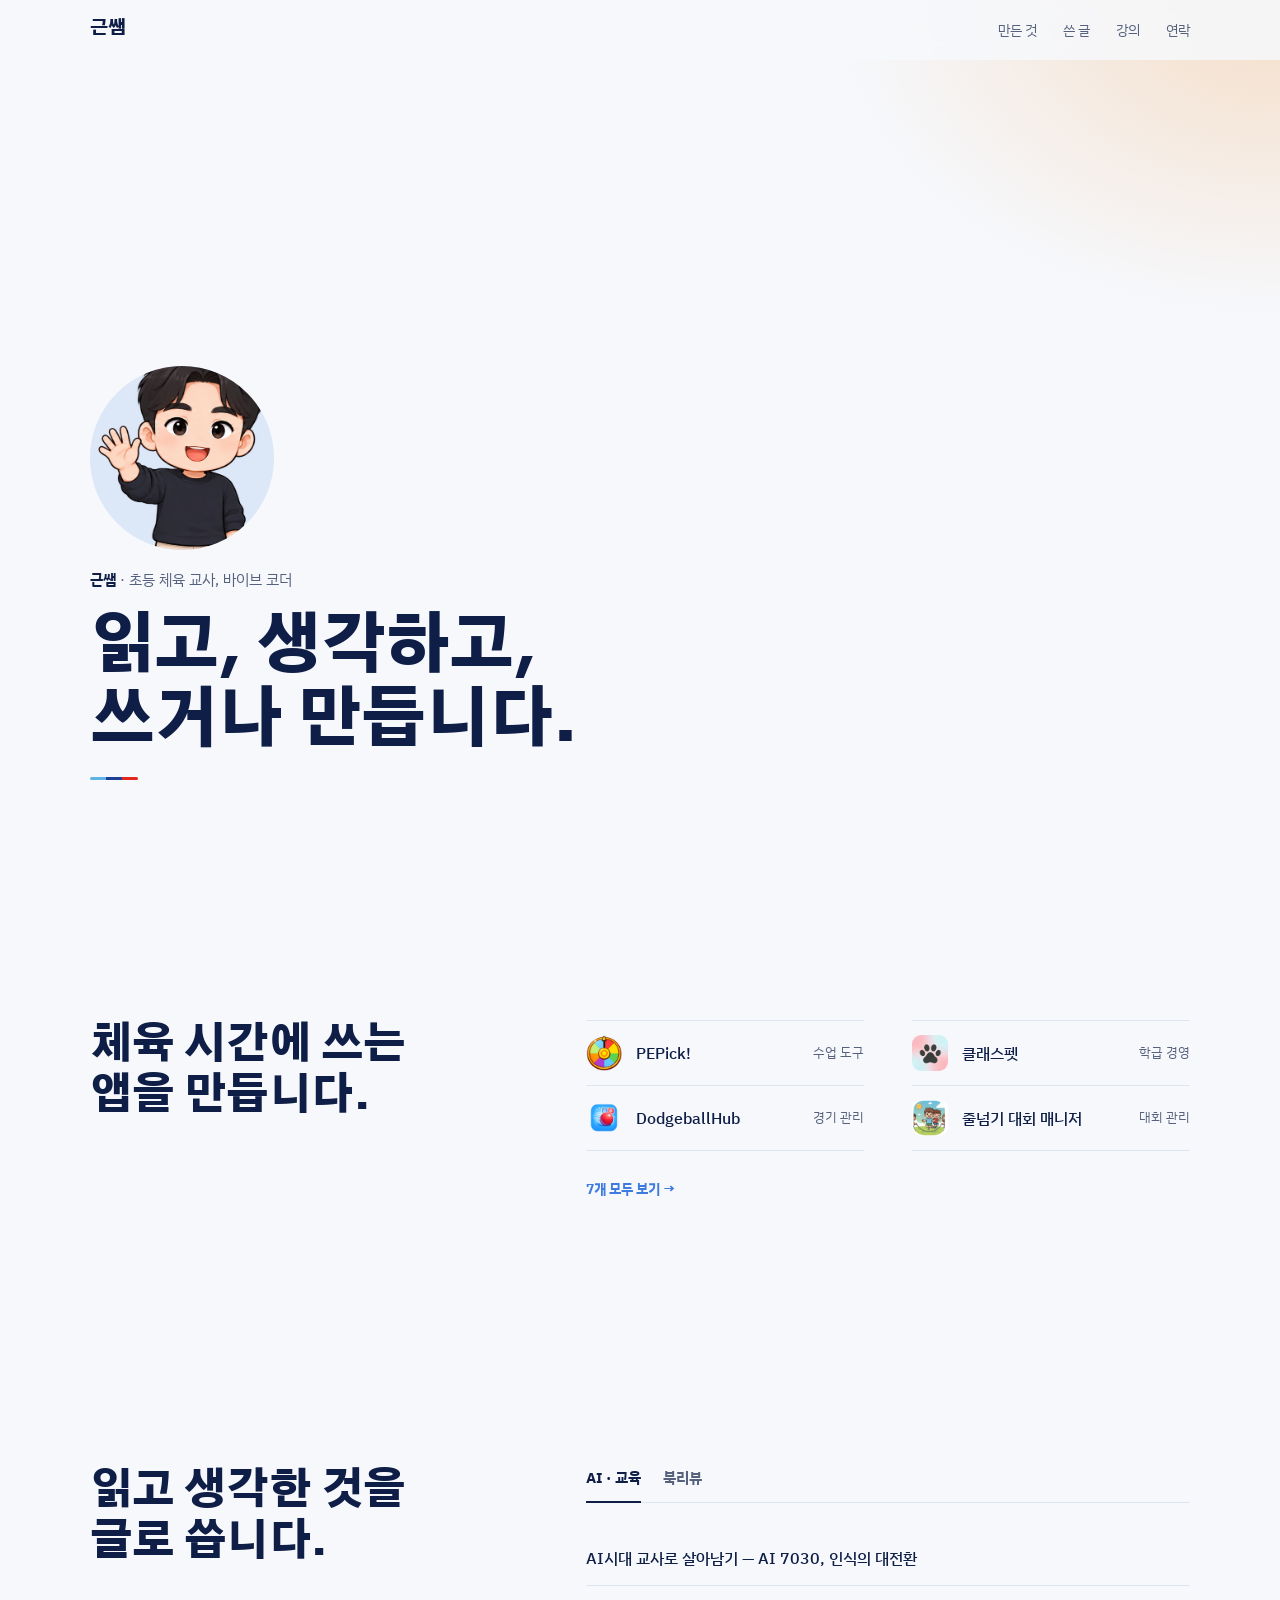
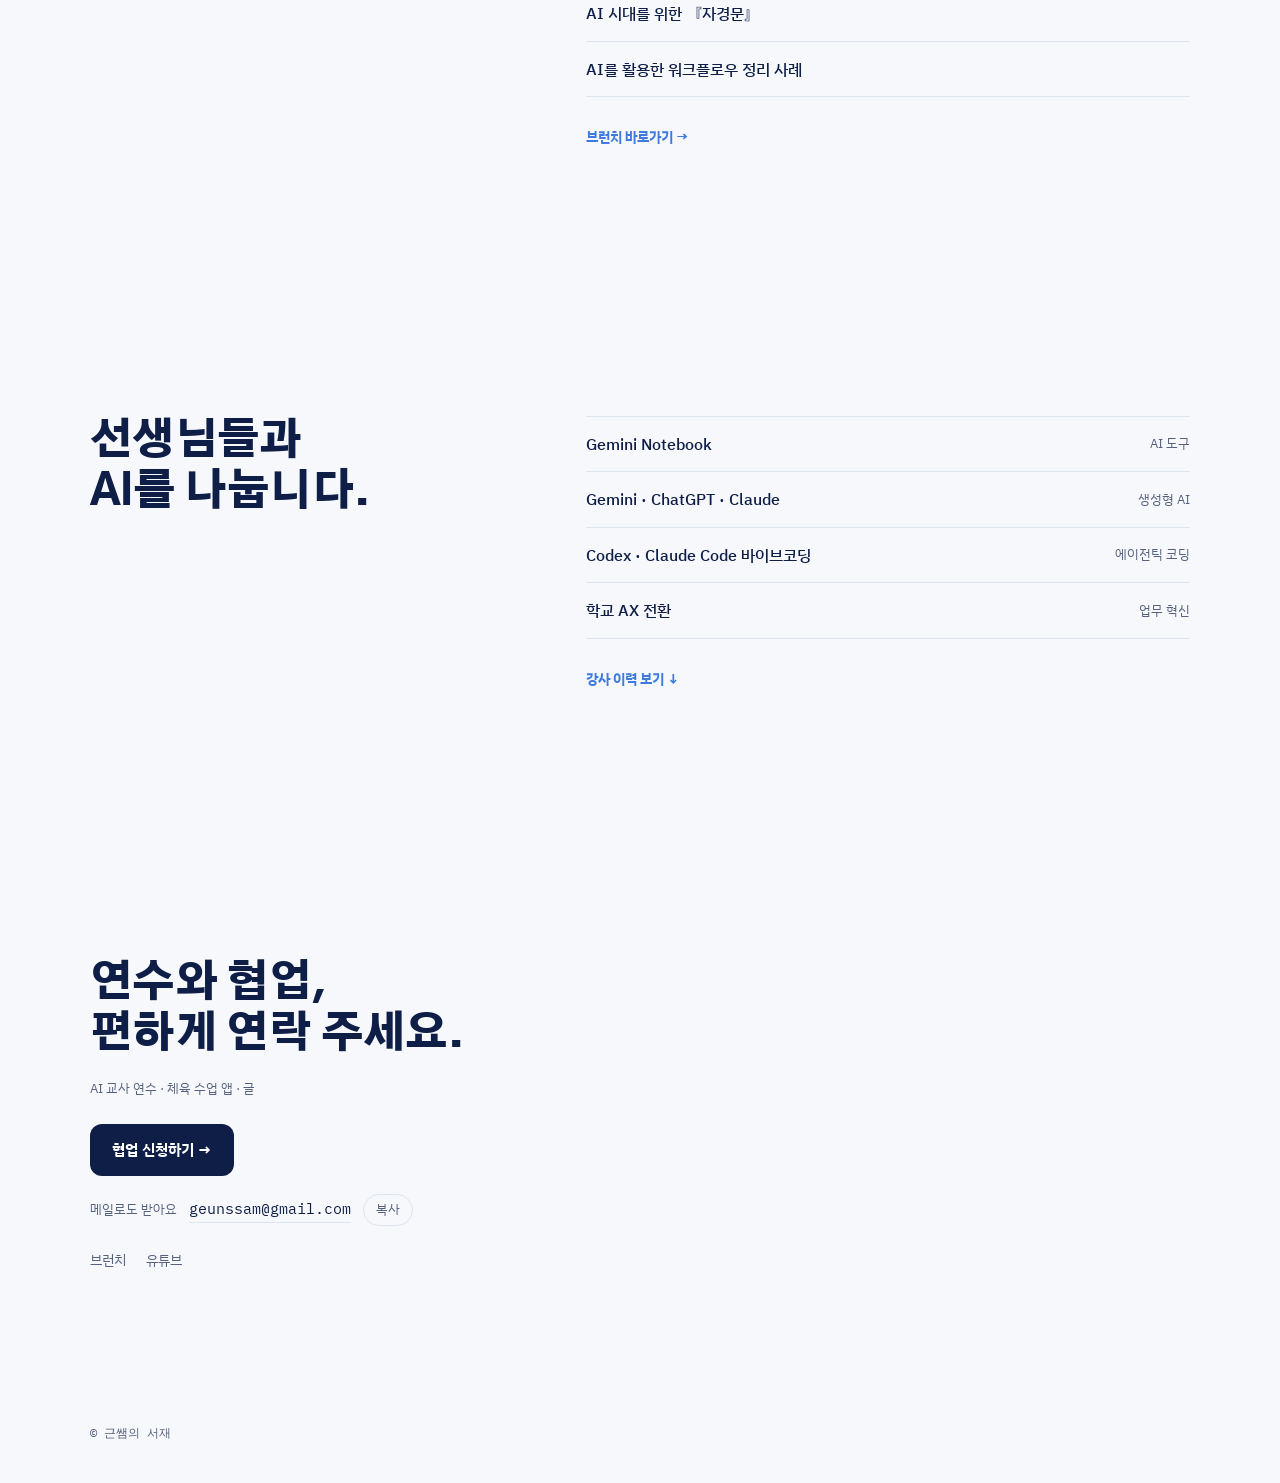
==== index.html @ 3e75087e "feat: 협업 신청 페이지(Netlify 폼)와 접수 완료 페이지 추가 Co-Authored-By: Claude Opus 5.5 <noreply@anthropic.com>" ====
<!DOCTYPE html>
<html lang="ko">
<head>
  <meta charset="UTF-8">
  <meta name="viewport" content="width=device-width, initial-scale=1.0, viewport-fit=cover">
  <title>근쌤의 서재</title>
  <meta name="description" content="초등 체육 교사이자 바이브 코더 근쌤. 읽고, 생각하고, 쓰거나 만듭니다.">
  <meta property="og:title" content="근쌤의 서재">
  <meta property="og:description" content="읽고, 생각하고, 쓰거나 만듭니다.">
  <meta property="og:type" content="website">
  <meta property="og:url" content="https://geunssam-pe.netlify.app/">
  <meta property="og:image" content="https://geunssam-pe.netlify.app/images/brand/og-image.png">
  <meta name="twitter:card" content="summary_large_image">
  <meta name="theme-color" content="#F6F8FC">
  <link rel="icon" href="images/brand/favicon.svg" type="image/svg+xml">
  <link rel="icon" href="images/brand/favicon-32.png" sizes="32x32" type="image/png">
  <link rel="apple-touch-icon" href="images/brand/apple-touch-icon.png">

  <link rel="preconnect" href="https://fonts.googleapis.com">
  <link rel="preconnect" href="https://fonts.gstatic.com" crossorigin>
  <link rel="stylesheet" href="https://fonts.googleapis.com/css2?family=Gothic+A1:wght@400;700;900&family=IBM+Plex+Mono:wght@500&family=IBM+Plex+Sans+KR:wght@400;500;700&display=swap">
  <link rel="stylesheet" href="css/tokens.css">
  <link rel="stylesheet" href="css/base.css">
  <link rel="stylesheet" href="css/home.css">
</head>
<body class="sunlight">

  <header class="topbar">
    <div class="wrap topbar-inner">
      <a class="brand" href="#top">근쌤</a>
      <nav class="topnav" aria-label="주요 메뉴">
        <a href="#made">만든 것</a>
        <a href="#writing">쓴 글</a>
        <a href="#lectures">강의</a>
        <a href="#contact">연락</a>
      </nav>
      <button class="menu-btn" id="menuBtn" type="button" aria-expanded="false" aria-controls="menuPanel">메뉴</button>
    </div>
    <nav class="menu-panel" id="menuPanel" aria-label="휴대폰 메뉴" hidden>
      <div class="wrap">
        <a href="#made">만든 것</a>
        <a href="#writing">쓴 글</a>
        <a href="#lectures">강의</a>
        <a href="#contact">연락</a>
      </div>
    </nav>
  </header>

  <main>
    <!-- 1. 첫 화면: 프로필 -->
    <section id="top" class="screen hero">
      <div class="wrap hero-inner">
        <div class="portrait">
          <img src="images/profile/geunssam-wave.png" alt="손 흔드는 근쌤 캐릭터" width="410" height="693">
        </div>
        <p class="who"><b>근쌤</b> · 초등 체육 교사, 바이브 코더</p>
        <h1 class="hero-title">읽고, 생각하고,<br>쓰거나 만듭니다.</h1>
        <div class="stripe" aria-hidden="true"><i></i><i></i><i></i></div>
      </div>
    </section>

    <!-- 2. 만든 것 -->
    <section id="made" class="screen reveal">
      <div class="wrap">
        <h2 class="screen-title">체육 시간에 쓰는<br>앱을 만듭니다.</h2>
        <ul class="list app-list" id="appList">
          <li><a class="row" href="pepick.html"><img src="images/logos/pepick.png" alt=""><span class="row-name">PEPick!</span><span class="row-meta">수업 도구</span></a></li>
          <li><a class="row" href="classpet.html"><img src="images/logos/classpet.png" alt=""><span class="row-name">클래스펫</span><span class="row-meta">학급 경영</span></a></li>
          <li><a class="row" href="dodgeball.html"><img src="images/logos/dodgeball.png" alt=""><span class="row-name">DodgeballHub</span><span class="row-meta">경기 관리</span></a></li>
          <li><a class="row" href="jumprope.html"><img src="images/logos/jumprope.png" alt=""><span class="row-name">줄넘기 대회 매니저</span><span class="row-meta">대회 관리</span></a></li>
          <li class="extra"><a class="row" href="baseball.html"><img src="images/logos/baseball.png" alt=""><span class="row-name">야구 경기 기록</span><span class="row-meta">경기 기록</span></a></li>
          <li class="extra"><a class="row" href="pe-mbti.html"><img src="images/logos/pe-mbti.png" alt=""><span class="row-name">체육 시간 MBTI</span><span class="row-meta">재미 · 진단</span></a></li>
          <li class="extra"><a class="row" href="edumole.html"><img src="images/logos/edumole.png" alt=""><span class="row-name">EduMole Pro</span><span class="row-meta">게임 학습</span></a></li>
        </ul>
        <button class="link-more" id="appMore" type="button" hidden>7개 모두 보기 →</button>
      </div>
    </section>

    <!-- 3. 쓴 글 -->
    <section id="writing" class="screen reveal">
      <div class="wrap">
        <h2 class="screen-title">읽고 생각한 것을<br>글로 씁니다.</h2>
        <div class="tabs" role="tablist" aria-label="글 종류" hidden>
          <button class="tab" type="button" role="tab" id="tab-essay" aria-controls="panel-essay" aria-selected="true">AI · 교육</button>
          <button class="tab" type="button" role="tab" id="tab-books" aria-controls="panel-books" aria-selected="false" tabindex="-1">북리뷰</button>
        </div>
        <div class="tab-panels">
          <div class="tab-panel" id="panel-essay" role="tabpanel" aria-labelledby="tab-essay">
            <ul class="list">
              <li><a class="row" href="https://brunch.co.kr/@zoomwk/93" target="_blank" rel="noopener noreferrer"><span class="row-name">AI시대 교사로 살아남기 — AI 7030, 인식의 대전환</span></a></li>
              <li><a class="row" href="https://brunch.co.kr/@zoomwk/94" target="_blank" rel="noopener noreferrer"><span class="row-name">AI 시대를 위한 『자경문』</span></a></li>
              <li><a class="row" href="https://brunch.co.kr/@zoomwk/116" target="_blank" rel="noopener noreferrer"><span class="row-name">AI를 활용한 워크플로우 정리 사례</span></a></li>
            </ul>
            <a class="link-more" href="https://brunch.co.kr/@zoomwk" target="_blank" rel="noopener noreferrer">브런치 바로가기 →</a>
          </div>
          <!-- 북리뷰: 인문 고전·철학서만 (근쌤 지정 2026-10-24: 노르웨이의 숲, 페스트 같은 책) -->
          <div class="tab-panel" id="panel-books" role="tabpanel" aria-labelledby="tab-books">
            <ul class="list">
              <li><a class="row" href="https://brunch.co.kr/@zoomwk/4" target="_blank" rel="noopener noreferrer"><span class="row-name">《노르웨이의 숲》</span><span class="row-meta">무라카미 하루키</span></a></li>
              <li><a class="row" href="https://brunch.co.kr/@zoomwk/65" target="_blank" rel="noopener noreferrer"><span class="row-name">《참을 수 없는 존재의 가벼움》</span><span class="row-meta">밀란 쿤데라</span></a></li>
              <li><a class="row" href="https://brunch.co.kr/@zoomwk/5" target="_blank" rel="noopener noreferrer"><span class="row-name">《싯다르타》</span><span class="row-meta">헤르만 헤세</span></a></li>
              <li><a class="row" href="https://brunch.co.kr/@zoomwk/98" target="_blank" rel="noopener noreferrer"><span class="row-name">《시시포스 신화》</span><span class="row-meta">알베르 카뮈</span></a></li>
              <li><a class="row" href="https://brunch.co.kr/@zoomwk/86" target="_blank" rel="noopener noreferrer"><span class="row-name">《파우스트》</span><span class="row-meta">괴테</span></a></li>
              <li><a class="row" href="https://brunch.co.kr/@zoomwk/70" target="_blank" rel="noopener noreferrer"><span class="row-name">《노인과 바다》</span><span class="row-meta">어니스트 헤밍웨이</span></a></li>
            </ul>
            <a class="link-more" href="https://brunch.co.kr/magazine/cbsreview" target="_blank" rel="noopener noreferrer">고전으로 사유하기 바로가기 →</a>
          </div>
        </div>
      </div>
    </section>

    <!-- 4. 강의 -->
    <section id="lectures" class="screen reveal">
      <div class="wrap">
        <h2 class="screen-title">선생님들과<br>AI를 나눕니다.</h2>
        <ul class="list">
          <li><div class="row"><span class="row-name">Gemini Notebook</span><span class="row-meta">AI 도구</span></div></li>
          <li><div class="row"><span class="row-name">Gemini · ChatGPT · Claude</span><span class="row-meta">생성형 AI</span></div></li>
          <li><div class="row"><span class="row-name">Codex · Claude Code 바이브코딩</span><span class="row-meta">에이전틱 코딩</span></div></li>
          <li><div class="row"><span class="row-name">학교 AX 전환</span><span class="row-meta">업무 혁신</span></div></li>
        </ul>
        <details class="career">
          <summary>강사 이력 보기</summary>
          <div class="career-body">
            <h3 class="career-h">강의</h3>
            <ul class="list">
              <li><div class="row"><span class="row-name">지식샘터 강의 (Gemini Notebook · Gemini · ChatGPT · Claude · 바이브코딩), 현장 전학공 강의</span><span class="row-meta">멘토</span></div></li>
              <li><div class="row"><span class="row-name">2026 인공지능 활용 선도교사 연수 강사</span></div></li>
              <li><div class="row"><span class="row-name">찾아가는 학교 컨설팅 강사</span></div></li>
              <li><div class="row"><span class="row-name">AI프렌즈 협회 바이브코딩 오프라인 강사</span></div></li>
              <li><div class="row"><span class="row-name">대전 AITS 연구회 (2025~), 《All In One AI 디지털 도구 가이드북》 공동 집필</span></div></li>
            </ul>
            <h3 class="career-h">학력</h3>
            <ul class="list">
              <li><div class="row"><span class="row-name">공주교육대학교 교육대학원 석사 (교육과정과 수업 전공)</span><span class="row-meta">2026. 8.</span></div></li>
            </ul>
            <h3 class="career-h">자격 · 연수</h3>
            <ul class="list">
              <li><div class="row"><span class="row-name">Google 공인 교육자 Level 1 · Level 2, Gemini 인증, AI Pro</span></div></li>
              <li><div class="row"><span class="row-name">Coursera Google AI 전문 자격증</span></div></li>
              <li><div class="row"><span class="row-name">2025 교실혁명 선도교사 이수</span></div></li>
              <li><div class="row"><span class="row-name">2025 AIEP 마스터교원 이수</span></div></li>
            </ul>
          </div>
        </details>
      </div>
    </section>

    <!-- 5. 함께 일하기 -->
    <section id="contact" class="screen contact reveal">
      <div class="wrap contact-inner">
        <h2 class="screen-title">연수와 협업,<br>편하게 연락 주세요.</h2>
        <p class="small">AI 교사 연수 · 체육 수업 앱 · 글</p>
        <a class="btn" href="apply.html">협업 신청하기 →</a>
        <p class="email-line">
          <span class="small">메일로도 받아요</span>
          <a class="email" id="contactEmail" href="mailto:geunssam@gmail.com">geunssam@gmail.com</a>
          <button class="copy-btn" id="copyEmail" type="button" data-copy="geunssam@gmail.com" hidden>복사</button>
        </p>
        <div class="channels">
          <a href="https://brunch.co.kr/@zoomwk" target="_blank" rel="noopener noreferrer">브런치</a>
          <a href="https://www.youtube.com/@geunssam" target="_blank" rel="noopener noreferrer">유튜브</a>
        </div>
      </div>
    </section>
  </main>

  <footer class="wrap footer">© 근쌤의 서재</footer>

  <script src="js/main.js"></script>
</body>
</html>
---- css/tokens.css ----
/* 근쌤의 서재 — 햇살 드는 낮의 서재 디자인 값 (색 · 글꼴 · 간격) */
:root {
  /* 색 */
  --paper: #F6F8FC;      /* 바탕 */
  --paper-deep: #DCE7F8; /* 프로필 동그라미 */
  --ink: #0E1E46;        /* 글씨, 진한 버튼 */
  --soft: #56627D;       /* 보조 글씨 */
  --hair: #DFE5EF;       /* 얇은 선 */
  --sky: #3D7BE0;        /* 링크 · 강조 */
  --sun: #F2A65A;        /* 노을빛 */
  --white: #FFFFFF;

  /* BMW M 세 줄 */
  --m-light: #5CB4E6;
  --m-dark: #1E3F95;
  --m-red: #E2261C;

  /* 글꼴 */
  --f-display: "Gothic A1", "Apple SD Gothic Neo", "Malgun Gothic", sans-serif;
  --f-body: "IBM Plex Sans KR", "Apple SD Gothic Neo", "Malgun Gothic", sans-serif;
  --f-mono: "IBM Plex Mono", ui-monospace, Menlo, monospace;

  /* 글자 크기 단계 */
  --t-hero: clamp(32px, 6.4vw, 64px);
  --t-title: clamp(26px, 4.2vw, 42px);
  --t-body: 16px;
  --t-small: 13px;

  /* 간격 */
  --gutter: 20px;
  --content: 1100px;
  --radius: 12px;

  color-scheme: light;
}
---- css/base.css ----
/* 모든 페이지가 함께 쓰는 기본 모양 */
*, *::before, *::after { box-sizing: border-box; }
html { -webkit-text-size-adjust: 100%; scroll-behavior: smooth; }
body {
  margin: 0;
  background: var(--paper);
  color: var(--ink);
  font-family: var(--f-body);
  font-size: var(--t-body);
  line-height: 1.65;
  -webkit-font-smoothing: antialiased;
  overflow-x: hidden;
}
img { max-width: 100%; display: block; }
[hidden] { display: none !important; }
a { color: inherit; }
h1, h2, h3 { font-family: var(--f-display); font-weight: 900; line-height: 1.22; letter-spacing: -0.015em; margin: 0; text-wrap: balance; }
p { margin: 0; }
:focus-visible { outline: 3px solid var(--sky); outline-offset: 3px; border-radius: 4px; }

/* 노을빛 — 오른쪽 위에서 번지는 빛 */
/* 화면 폭 안에서만 그려서(옆으로 삐져나가지 않게) 가로 스크롤이 생기지 않는다 */
.sunlight { position: relative; isolation: isolate; }
.sunlight::before {
  content: ""; position: absolute; z-index: -1; pointer-events: none;
  top: 0; left: 0; right: 0; height: 640px;
  background: radial-gradient(min(620px, 90vw) min(440px, 70vw) at 100% 0%, rgba(242, 166, 90, .32), transparent 72%);
  animation: breathe 12s ease-in-out infinite alternate;
}
@keyframes breathe { from { opacity: .7; } to { opacity: 1; } }

/* 가운데 폭 + 양옆 여백 */
.wrap {
  width: 100%; max-width: calc(var(--content) + 2 * var(--gutter)); margin: 0 auto;
  padding-left: max(var(--gutter), env(safe-area-inset-left, 0px));
  padding-right: max(var(--gutter), env(safe-area-inset-right, 0px));
}

/* BMW M 세 줄 띠 */
/* 처음 열 때 왼쪽에서 그어짐 (멈춰 있어도 온전한 띠로 보이도록 채움 없이 재생) */
.stripe { display: flex; width: 48px; height: 3px; border-radius: 2px; overflow: hidden; transform-origin: left; animation: draw .9s cubic-bezier(.2, .8, .2, 1); }
.stripe i { flex: 1; }
.stripe i:nth-child(1) { background: var(--m-light); }
.stripe i:nth-child(2) { background: var(--m-dark); }
.stripe i:nth-child(3) { background: var(--m-red); }
@keyframes draw { from { transform: scaleX(.25); } to { transform: scaleX(1); } }

/* 위쪽 메뉴 줄 */
.topbar { position: sticky; top: env(safe-area-inset-top, 0px); z-index: 20; background: rgba(246, 248, 252, .86); backdrop-filter: blur(10px); -webkit-backdrop-filter: blur(10px); }
.topbar-inner { display: flex; align-items: center; justify-content: space-between; height: 60px; }
.brand { font-family: var(--f-display); font-weight: 900; font-size: 18px; text-decoration: none; }
.topnav { display: flex; gap: 26px; font-size: 14px; }
.topnav a { text-decoration: none; color: var(--soft); }
.topnav a:hover { color: var(--ink); }

/* 얇은 선으로 나눈 목록 */
.list { list-style: none; margin: 0; padding: 0; border-top: 1px solid var(--hair); }
.list > li { border-bottom: 1px solid var(--hair); }
.row { display: flex; align-items: center; gap: 14px; padding: 14px 0; text-decoration: none; min-width: 0; }
.row-name { font-weight: 500; min-width: 0; }
.row-meta { margin-left: auto; font-size: var(--t-small); color: var(--soft); white-space: nowrap; }
a.row:hover .row-name { color: var(--sky); }
.row img { width: 36px; height: 36px; border-radius: 9px; flex: none; }

/* 버튼 */
.btn { display: inline-flex; justify-content: center; align-items: center; gap: 8px; background: var(--ink); color: var(--white); border-radius: var(--radius); padding: 14px 22px; font-weight: 700; font-size: 15px; text-decoration: none; border: 0; cursor: pointer; font-family: inherit; }
.btn:hover { background: var(--m-dark); }
.link-more { color: var(--sky); font-weight: 700; font-size: 14px; text-decoration: none; background: none; border: 0; padding: 0; cursor: pointer; font-family: inherit; }

.small { font-size: var(--t-small); color: var(--soft); }
.footer { padding-block: 32px 40px; font-family: var(--f-mono); font-size: 12px; color: var(--soft); }

@media (prefers-reduced-motion: reduce) {
  html { scroll-behavior: auto; }
  *, *::before, *::after { animation: none !important; transition: none !important; }
}
---- css/home.css ----
/* 메인 페이지 — 한 화면에 한 가지 이야기 */

/* 휴대폰 메뉴 */
.menu-btn { display: none; background: none; border: 0; padding: 8px 0 8px 12px; font: inherit; font-size: 14px; color: var(--soft); cursor: pointer; }
.menu-panel { border-top: 1px solid var(--hair); background: var(--paper); }
.menu-panel .wrap { display: grid; padding-block: 6px 14px; }
.menu-panel a { padding: 12px 0; text-decoration: none; font-weight: 500; border-bottom: 1px solid var(--hair); }
.menu-panel a:last-child { border-bottom: 0; }

/* 화면 한 장 */
.screen { padding-block: 88px; }
.screen .wrap { display: grid; gap: 28px; justify-items: start; }
.screen-title { font-size: var(--t-title); }
.screen .list { width: 100%; }

/* 1. 첫 화면 */
.hero { min-height: calc(100svh - 60px); display: flex; align-items: flex-end; padding-block: 48px 64px; }
.hero-inner.wrap { gap: 18px; }
.portrait { width: clamp(132px, 18vw, 184px); aspect-ratio: 1; border-radius: 50%; background: var(--paper-deep); overflow: hidden; position: relative; }
.portrait img { position: absolute; left: 50%; bottom: -46%; width: 92%; height: auto; transform: translateX(-50%); }
.who { font-size: 15px; color: var(--soft); }
.who b { color: var(--ink); }
.hero-title { font-size: var(--t-hero); line-height: 1.16; }

/* 3. 쓴 글 — 탭 (JS가 없으면 탭 줄은 숨기고 두 목록을 모두 보여 줌) */
.tabs { display: flex; gap: 22px; border-bottom: 1px solid var(--hair); width: 100%; }
.tab { background: none; border: 0; padding: 0 0 10px; margin-bottom: -1px; font: inherit; font-size: 15px; font-weight: 700; color: var(--soft); cursor: pointer; border-bottom: 2px solid transparent; }
.tab[aria-selected="true"] { color: var(--ink); border-bottom-color: var(--ink); }
.tab-panels, .tab-panel { display: grid; gap: 28px; width: 100%; justify-items: start; }
.tabs-ready .tab-panel .list { border-top: 0; }

/* 4. 강의 — 강사 이력 (평소엔 접힘) */
.career { width: 100%; }
.career summary { list-style: none; cursor: pointer; color: var(--sky); font-weight: 700; font-size: 14px; width: fit-content; }
.career summary::-webkit-details-marker { display: none; }
.career summary::after { content: " ↓"; }
.career[open] summary::after { content: " ↑"; }
.career-body { display: grid; gap: 12px; margin-top: 22px; }
.career-h { font-family: var(--f-body); font-weight: 700; font-size: 13px; color: var(--soft); letter-spacing: 0; margin-top: 10px; }
.career .row { padding: 11px 0; }
.career .row-name { font-size: 15px; font-weight: 400; }

/* 2. 만든 것 — 접힌 목록 */
.app-list.is-collapsed .extra { display: none; }

/* 5. 함께 일하기 */
.contact { padding-bottom: 56px; }
.contact-inner.wrap { gap: 18px; }
.contact .btn { margin-top: 6px; }
.email-line { display: flex; align-items: center; gap: 12px; flex-wrap: wrap; }
.email { font-family: var(--f-mono); font-size: 15px; text-decoration: none; color: var(--ink); border-bottom: 1px solid var(--hair); user-select: all; }
.email:hover { color: var(--sky); border-bottom-color: var(--sky); }
.copy-btn { background: none; border: 1px solid var(--hair); border-radius: 999px; padding: 4px 12px; font: inherit; font-size: 13px; color: var(--soft); cursor: pointer; }
.copy-btn:hover { color: var(--ink); border-color: var(--soft); }
.channels { display: flex; gap: 20px; font-size: 14px; color: var(--soft); margin-top: 4px; }
.channels a { text-decoration: none; }
.channels a:hover { color: var(--ink); }

/* 스크롤하면 살짝 떠오름 — 기본은 보이는 상태 */
.reveal.is-pending .wrap { transform: translateY(18px); opacity: .35; }
.reveal .wrap { transition: transform .7s cubic-bezier(.2, .8, .2, 1), opacity .7s ease; }

/* 노트북 */
@media (min-width: 860px) {
  .app-list { display: grid; grid-template-columns: 1fr 1fr; column-gap: 48px; border-top: 0; }
  .app-list > li:nth-child(-n + 2) { border-top: 1px solid var(--hair); }
  .screen { padding-block: 120px; }
  .screen .wrap { grid-template-columns: minmax(0, 5fr) minmax(0, 7fr); column-gap: 64px; align-items: start; }
  .screen .wrap > .screen-title { grid-row: span 3; position: sticky; top: 100px; }
  .screen .wrap > :not(.screen-title) { grid-column: 2; }
  /* 첫 화면·연락 화면은 한 줄로 쌓기 */
  .screen .hero-inner.wrap, .screen .contact-inner.wrap { grid-template-columns: minmax(0, 1fr); }
  .screen .hero-inner.wrap > *, .screen .contact-inner.wrap > * { grid-column: 1; grid-row: auto; }
  .screen .contact-inner.wrap > .screen-title { position: static; }
}

/* 휴대폰 */
@media (max-width: 640px) {
  .topnav { display: none; }
  .menu-btn { display: block; }
  .screen { padding-block: 64px; }
  .hero { min-height: calc(100svh - 60px); }
}
@media (min-width: 641px) { .menu-panel { display: none !important; } }
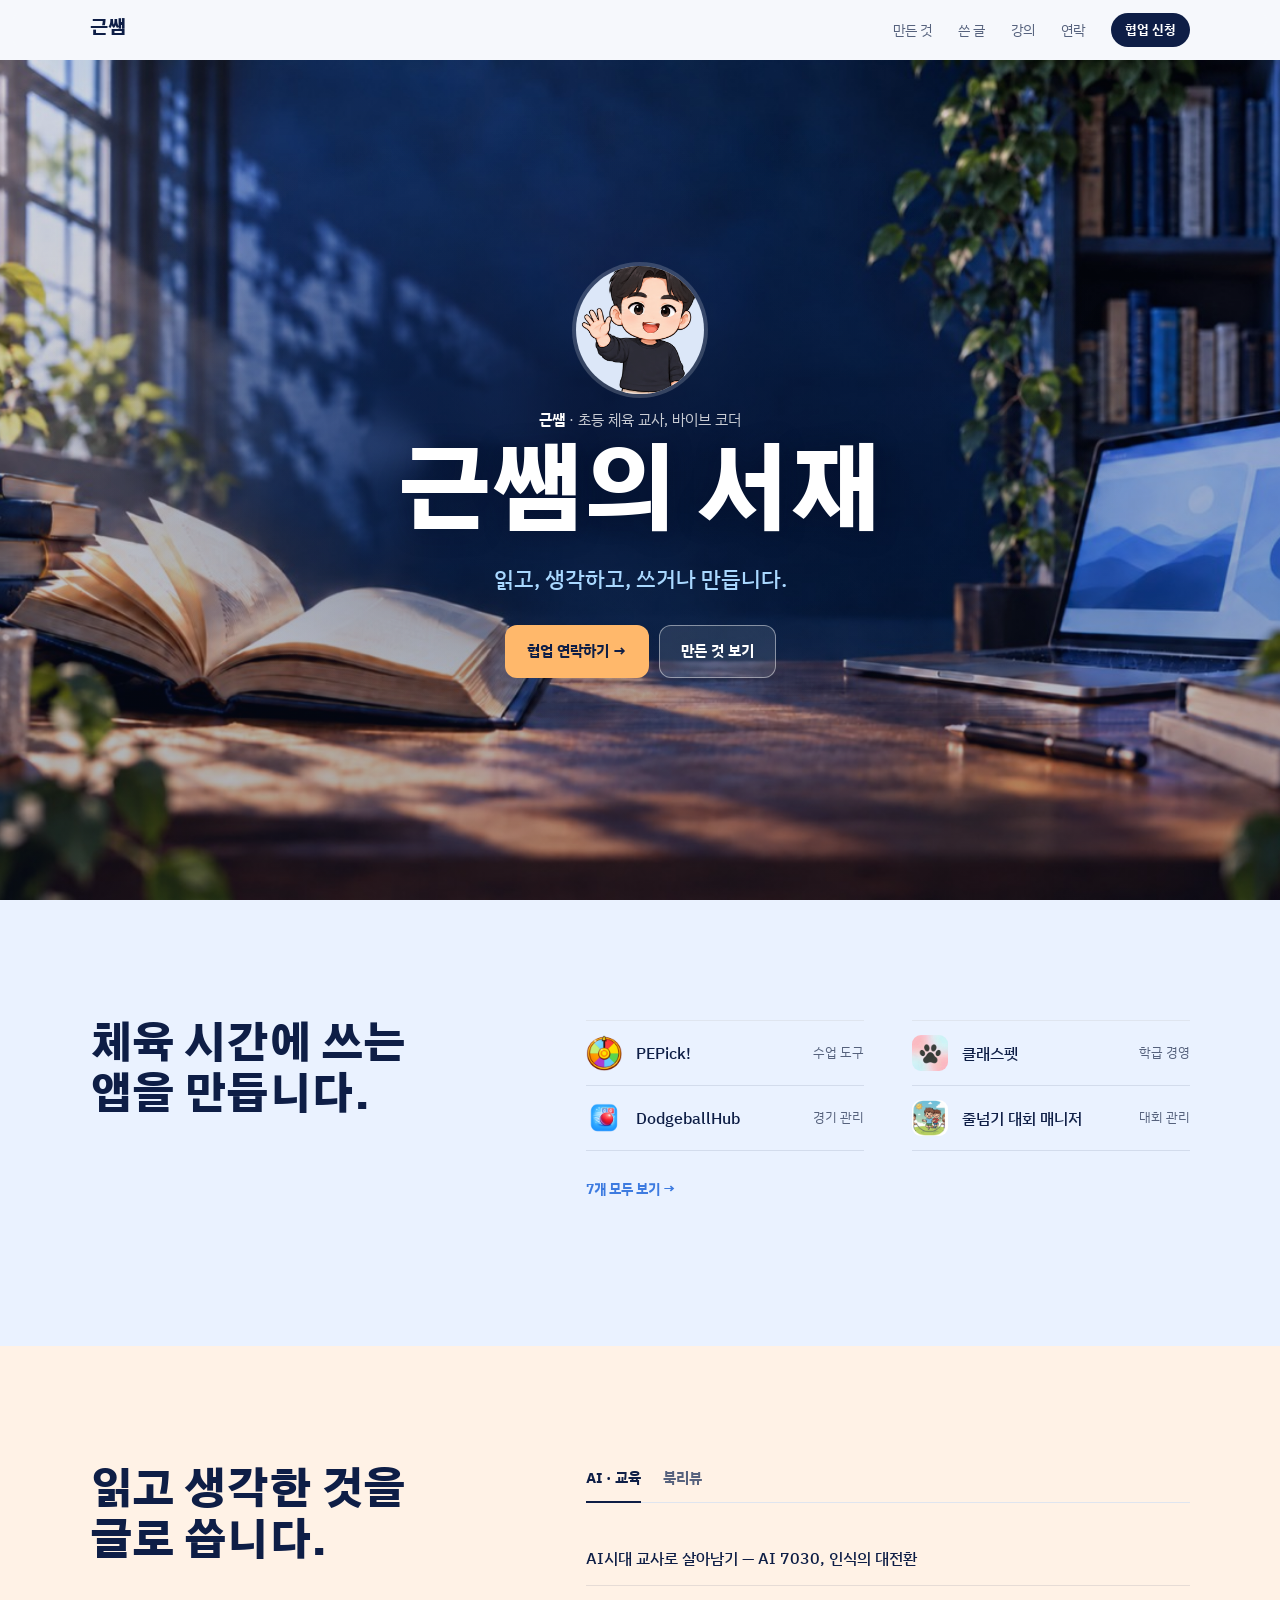
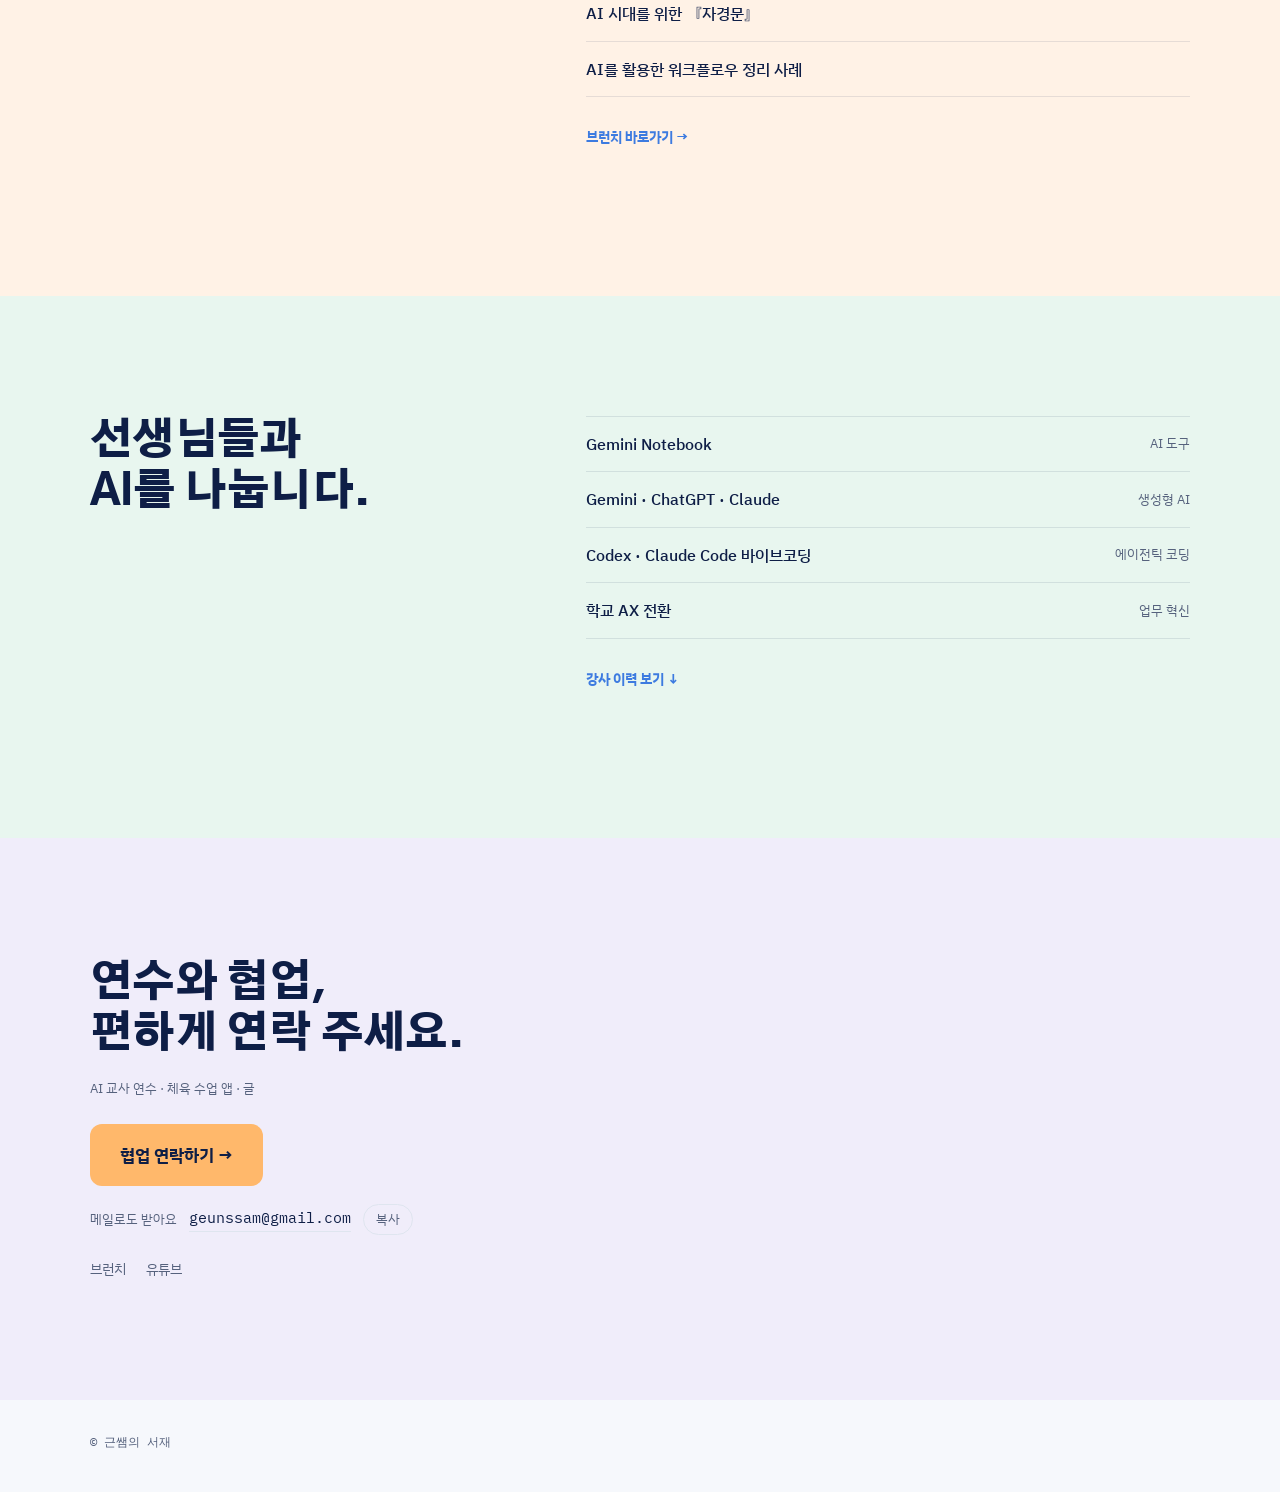
==== commit 25ca0d32: "feat: 채널아트 히어로, 협업 연락 CTA, 섹션별 파스텔 바탕 Co-Authored-By: Claude Opus 5.5 <noreply@anthropic.com>" ====
--- a/index.html
+++ b/index.html
@@ -23,7 +23,7 @@
   <link rel="stylesheet" href="css/base.css">
   <link rel="stylesheet" href="css/home.css">
 </head>
-<body class="sunlight">
+<body>
 
   <header class="topbar">
     <div class="wrap topbar-inner">
@@ -33,8 +33,12 @@
         <a href="#writing">쓴 글</a>
         <a href="#lectures">강의</a>
         <a href="#contact">연락</a>
+        <a class="nav-cta" href="apply.html">협업 신청</a>
       </nav>
-      <button class="menu-btn" id="menuBtn" type="button" aria-expanded="false" aria-controls="menuPanel">메뉴</button>
+      <div class="topbar-mobile">
+        <a class="nav-cta" href="apply.html">협업 신청</a>
+        <button class="menu-btn" id="menuBtn" type="button" aria-expanded="false" aria-controls="menuPanel">메뉴</button>
+      </div>
     </div>
     <nav class="menu-panel" id="menuPanel" aria-label="휴대폰 메뉴" hidden>
       <div class="wrap">
@@ -48,14 +52,19 @@
 
   <main>
     <!-- 1. 첫 화면: 프로필 -->
-    <section id="top" class="screen hero">
+    <section id="top" class="hero">
+      <img class="hero-bg" src="images/hero/study-1280.jpg" srcset="images/hero/study-1280.jpg 1280w, images/hero/study-2400.jpg 2400w" sizes="100vw" alt="" fetchpriority="high">
       <div class="wrap hero-inner">
         <div class="portrait">
           <img src="images/profile/geunssam-wave.png" alt="손 흔드는 근쌤 캐릭터" width="410" height="693">
         </div>
         <p class="who"><b>근쌤</b> · 초등 체육 교사, 바이브 코더</p>
-        <h1 class="hero-title">읽고, 생각하고,<br>쓰거나 만듭니다.</h1>
-        <div class="stripe" aria-hidden="true"><i></i><i></i><i></i></div>
+        <h1 class="hero-title">근쌤의 서재</h1>
+        <p class="hero-sub">읽고, 생각하고, 쓰거나 만듭니다.</p>
+        <div class="hero-actions">
+          <a class="btn btn-sun" href="apply.html">협업 연락하기 →</a>
+          <a class="btn btn-ghost" href="#made">만든 것 보기</a>
+        </div>
       </div>
     </section>
 
@@ -151,7 +160,7 @@
       <div class="wrap contact-inner">
         <h2 class="screen-title">연수와 협업,<br>편하게 연락 주세요.</h2>
         <p class="small">AI 교사 연수 · 체육 수업 앱 · 글</p>
-        <a class="btn" href="apply.html">협업 신청하기 →</a>
+        <a class="btn btn-sun btn-lg" href="apply.html">협업 연락하기 →</a>
         <p class="email-line">
           <span class="small">메일로도 받아요</span>
           <a class="email" id="contactEmail" href="mailto:geunssam@gmail.com">geunssam@gmail.com</a>
--- a/css/tokens.css
+++ b/css/tokens.css
@@ -9,6 +9,14 @@
   --sky: #3D7BE0;        /* 링크 · 강조 */
   --sun: #F2A65A;        /* 노을빛 */
   --white: #FFFFFF;
+  --sun-btn: #FFB86B;    /* 첫 화면 협업 버튼 (노을빛) */
+
+  /* 섹션 파스텔 바탕 */
+  --pastel-sky: #EAF2FF;
+  --pastel-peach: #FFF2E6;
+  --pastel-mint: #E8F6EF;
+  --pastel-lavender: #F0EDFA;
+  --hair-tint: rgba(14, 30, 70, .10); /* 파스텔 위에서도 보이는 선 */
 
   /* BMW M 세 줄 */
   --m-light: #5CB4E6;
--- a/css/home.css
+++ b/css/home.css
@@ -14,13 +14,36 @@
 .screen .list { width: 100%; }
 
 /* 1. 첫 화면 */
-.hero { min-height: calc(100svh - 60px); display: flex; align-items: flex-end; padding-block: 48px 64px; }
-.hero-inner.wrap { gap: 18px; }
-.portrait { width: clamp(132px, 18vw, 184px); aspect-ratio: 1; border-radius: 50%; background: var(--paper-deep); overflow: hidden; position: relative; }
+/* 1. 첫 화면 — 유튜브 채널아트(근쌤의 서재)를 화면 가득, 가운데 남색 벽 위에 글 */
+.hero { position: relative; isolation: isolate; min-height: calc(100svh - 60px); display: grid; place-items: center; padding-block: 56px 72px; overflow: hidden; background: #0B1838; color: var(--white); }
+.hero-bg { position: absolute; inset: 0; z-index: -2; width: 100%; height: 100%; object-fit: cover; object-position: 44% 40%; }
+.hero::after { content: ""; position: absolute; inset: 0; z-index: -1; pointer-events: none;
+  background: radial-gradient(60% 52% at 46% 42%, rgba(9, 20, 52, .55), transparent 72%), linear-gradient(180deg, rgba(9, 20, 52, .15), rgba(9, 20, 52, .35)); }
+.hero-inner.wrap { display: grid; gap: 14px; justify-items: center; text-align: center; }
+.portrait { width: clamp(96px, 11vw, 128px); aspect-ratio: 1; border-radius: 50%; background: var(--paper-deep); overflow: hidden; position: relative; box-shadow: 0 0 0 4px rgba(255, 255, 255, .18); }
 .portrait img { position: absolute; left: 50%; bottom: -46%; width: 92%; height: auto; transform: translateX(-50%); }
-.who { font-size: 15px; color: var(--soft); }
-.who b { color: var(--ink); }
-.hero-title { font-size: var(--t-hero); line-height: 1.16; }
+.who { font-size: 15px; color: rgba(255, 255, 255, .78); }
+.who b { color: var(--white); }
+.hero-title { font-size: clamp(44px, 8vw, 92px); line-height: 1.08; color: var(--white); text-shadow: 0 2px 24px rgba(5, 12, 36, .35); }
+.hero-sub { font-size: clamp(17px, 2.2vw, 22px); color: #A9D8FF; font-weight: 500; }
+.hero-actions { display: flex; flex-wrap: wrap; justify-content: center; gap: 10px; margin-top: 14px; }
+.btn-sun { background: var(--sun-btn); color: var(--ink); }
+.btn-sun:hover { background: #FFC58A; }
+.btn-ghost { background: rgba(255, 255, 255, .10); color: var(--white); box-shadow: inset 0 0 0 1px rgba(255, 255, 255, .45); }
+.btn-ghost:hover { background: rgba(255, 255, 255, .2); }
+
+/* 섹션마다 다른 파스텔 바탕 */
+#made { background: var(--pastel-sky); }
+#writing { background: var(--pastel-peach); }
+#lectures { background: var(--pastel-mint); }
+#contact { background: var(--pastel-lavender); }
+.screen .list, .screen .list > li, .tabs { border-color: var(--hair-tint); }
+
+/* 위쪽 메뉴의 협업 신청 버튼 */
+.topnav .nav-cta, .topbar-mobile .nav-cta { background: var(--ink); color: var(--white); border-radius: 999px; padding: 6px 14px; font-weight: 700; font-size: 13px; text-decoration: none; }
+.topnav .nav-cta:hover { background: var(--m-dark); color: var(--white); }
+.topnav { align-items: center; }
+.topbar-mobile { display: none; align-items: center; gap: 4px; }
 
 /* 3. 쓴 글 — 탭 (JS가 없으면 탭 줄은 숨기고 두 목록을 모두 보여 줌) */
 .tabs { display: flex; gap: 22px; border-bottom: 1px solid var(--hair); width: 100%; }
@@ -78,7 +101,9 @@
 @media (max-width: 640px) {
   .topnav { display: none; }
   .menu-btn { display: block; }
+  .topbar-mobile { display: flex; }
   .screen { padding-block: 64px; }
-  .hero { min-height: calc(100svh - 60px); }
+  .hero-bg { object-position: 40% 40%; }
 }
 @media (min-width: 641px) { .menu-panel { display: none !important; } }
+.btn-lg { padding: 17px 30px; font-size: 17px; }
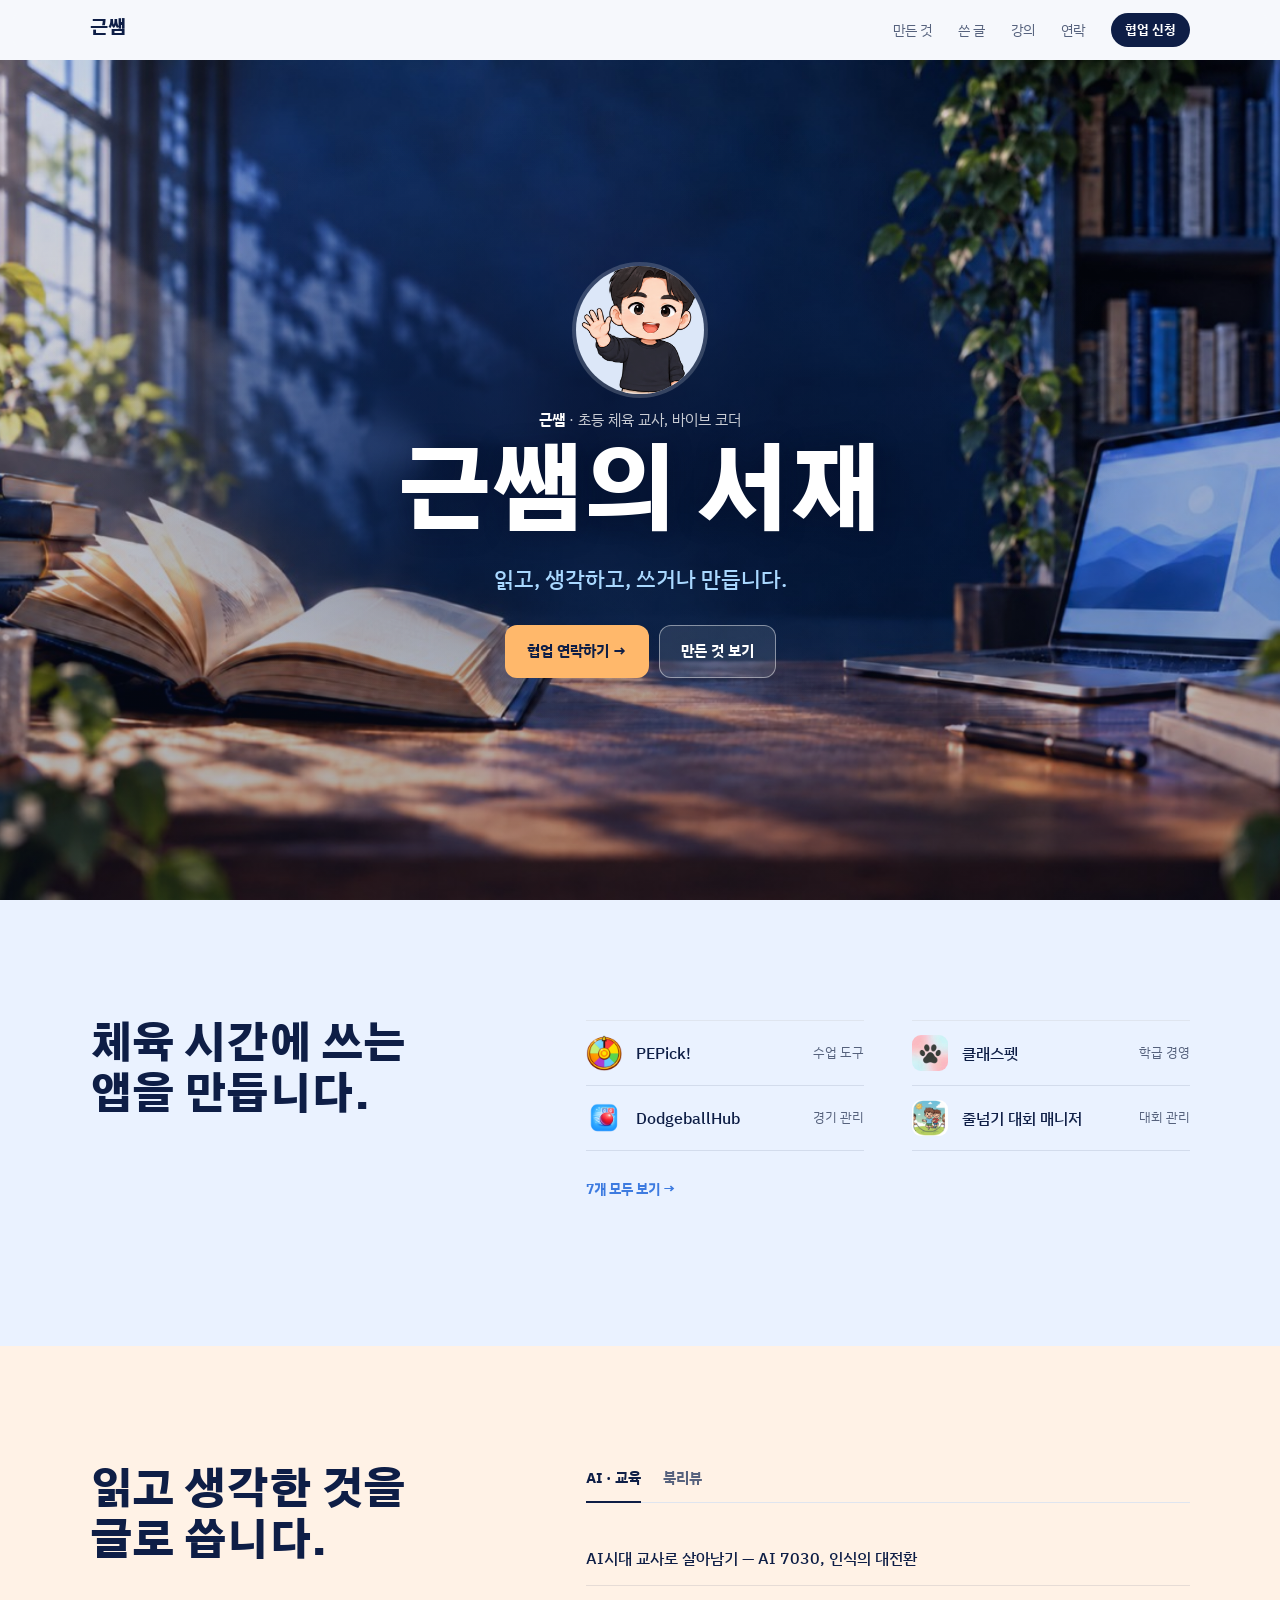
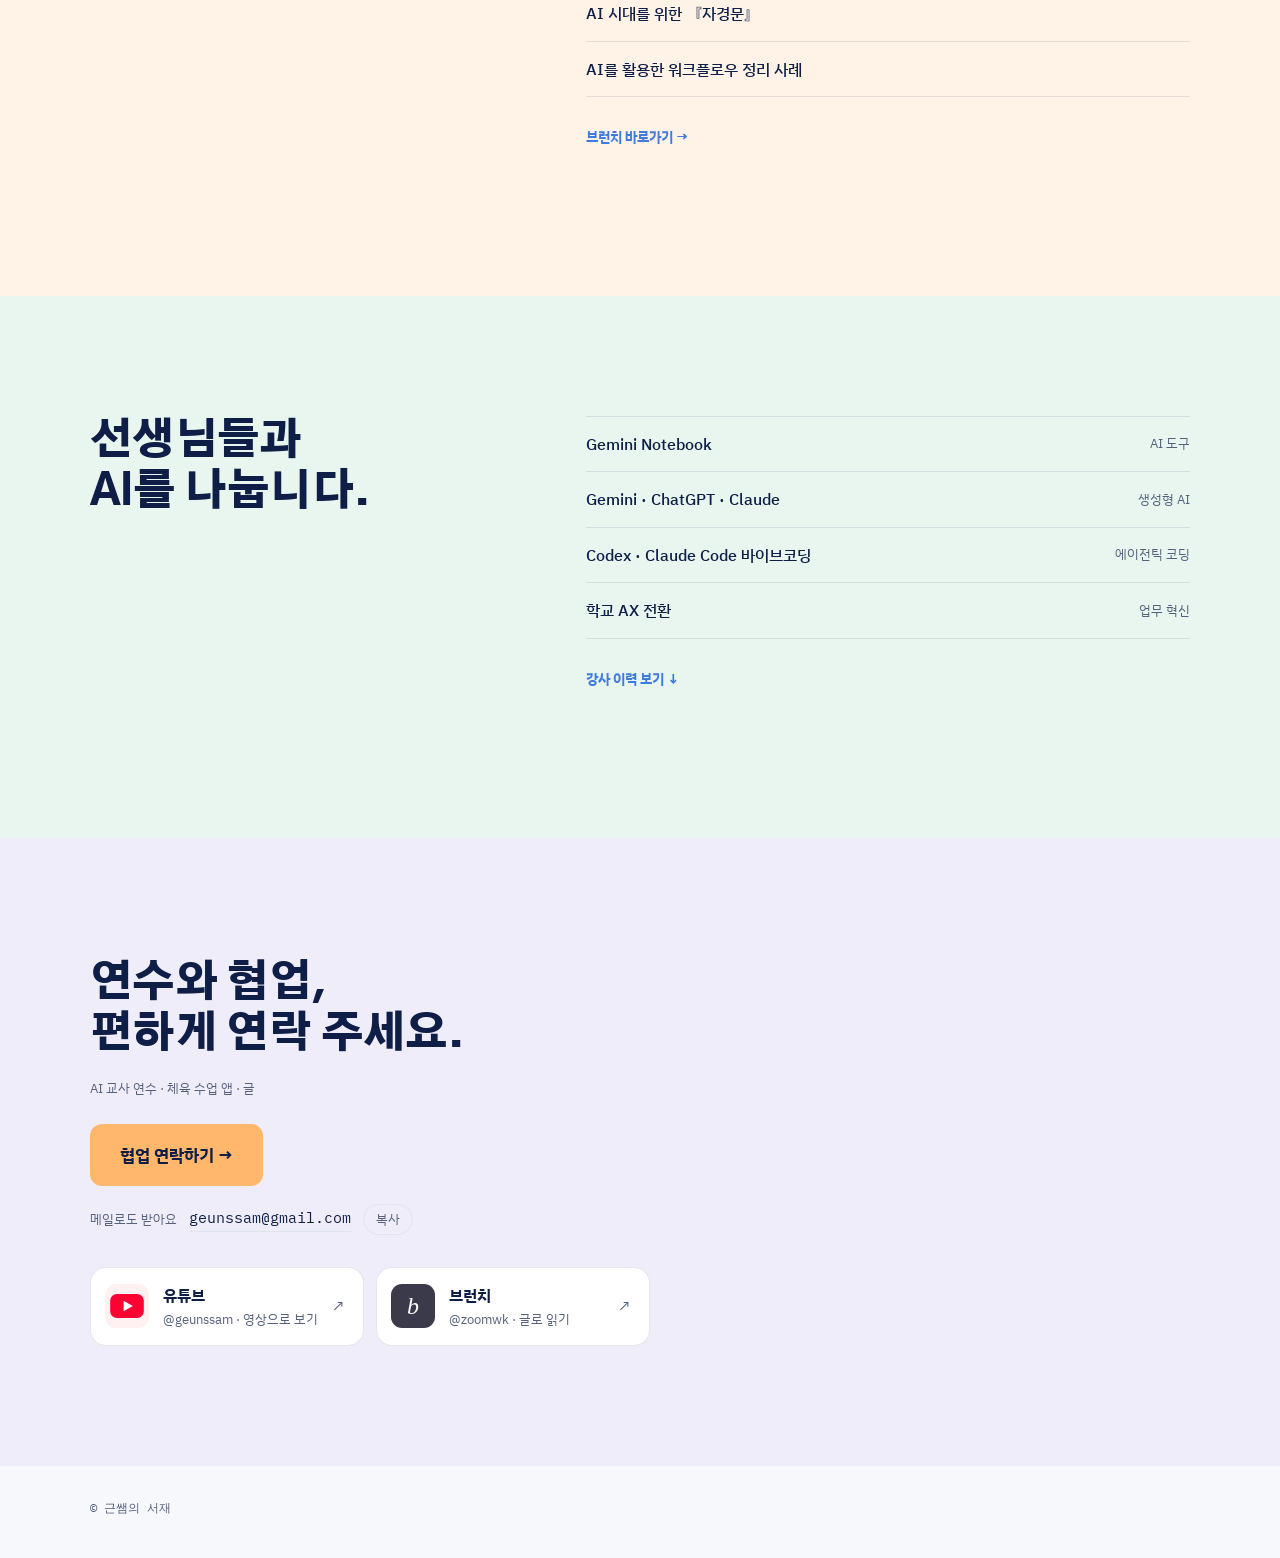
==== commit 9ae7c777: "feat: 연락 화면 유튜브·브런치 바로가기를 로고 버튼으로 Co-Authored-By: Claude Opus 5.5 <noreply@anthropic.com>" ====
--- a/index.html
+++ b/index.html
@@ -8,8 +8,8 @@
   <meta property="og:title" content="근쌤의 서재">
   <meta property="og:description" content="읽고, 생각하고, 쓰거나 만듭니다.">
   <meta property="og:type" content="website">
-  <meta property="og:url" content="https://geunssam-pe.netlify.app/">
-  <meta property="og:image" content="https://geunssam-pe.netlify.app/images/brand/og-image.png">
+  <meta property="og:url" content="https://geunssam-library.netlify.app/">
+  <meta property="og:image" content="https://geunssam-library.netlify.app/images/brand/og-image.png">
   <meta name="twitter:card" content="summary_large_image">
   <meta name="theme-color" content="#F6F8FC">
   <link rel="icon" href="images/brand/favicon.svg" type="image/svg+xml">
@@ -167,8 +167,22 @@
           <button class="copy-btn" id="copyEmail" type="button" data-copy="geunssam@gmail.com" hidden>복사</button>
         </p>
         <div class="channels">
-          <a href="https://brunch.co.kr/@zoomwk" target="_blank" rel="noopener noreferrer">브런치</a>
-          <a href="https://www.youtube.com/@geunssam" target="_blank" rel="noopener noreferrer">유튜브</a>
+          <a class="channel" href="https://www.youtube.com/@geunssam" target="_blank" rel="noopener noreferrer">
+            <span class="channel-logo channel-logo--yt" aria-hidden="true">
+              <svg viewBox="0 0 28 20" width="34" height="24"><rect width="28" height="20" rx="5.5" fill="#FF0033"/><path d="M11.2 5.6v8.8l7.6-4.4z" fill="#fff"/></svg>
+            </span>
+            <span class="channel-text"><b>유튜브</b><small>@geunssam · 영상으로 보기</small></span>
+            <span class="channel-arrow" aria-hidden="true">↗</span>
+          </a>
+          <a class="channel" href="https://brunch.co.kr/@zoomwk" target="_blank" rel="noopener noreferrer">
+            <!-- 브런치 공식 아이콘(카카오 CDN). 못 불러오면 뒤의 "b" 글자가 보임 -->
+            <span class="channel-logo channel-logo--brunch" aria-hidden="true">
+              <span class="channel-logo-fallback">b</span>
+              <img src="https://t1.kakaocdn.net/brunch/static/icon/ios/brunchstory/ico_bi_180.png" alt="" width="44" height="44" loading="lazy" onerror="this.remove()">
+            </span>
+            <span class="channel-text"><b>브런치</b><small>@zoomwk · 글로 읽기</small></span>
+            <span class="channel-arrow" aria-hidden="true">↗</span>
+          </a>
         </div>
       </div>
     </section>
--- a/css/home.css
+++ b/css/home.css
@@ -75,9 +75,21 @@
 .email:hover { color: var(--sky); border-bottom-color: var(--sky); }
 .copy-btn { background: none; border: 1px solid var(--hair); border-radius: 999px; padding: 4px 12px; font: inherit; font-size: 13px; color: var(--soft); cursor: pointer; }
 .copy-btn:hover { color: var(--ink); border-color: var(--soft); }
-.channels { display: flex; gap: 20px; font-size: 14px; color: var(--soft); margin-top: 4px; }
-.channels a { text-decoration: none; }
-.channels a:hover { color: var(--ink); }
+/* 유튜브·브런치 바로가기 — 로고가 들어간 큰 링크 버튼 */
+.channels { display: grid; grid-template-columns: repeat(auto-fit, minmax(240px, 1fr)); gap: 12px; width: 100%; max-width: 560px; margin-top: 14px; }
+.channel { display: flex; align-items: center; gap: 14px; padding: 14px 18px 14px 14px; background: var(--white); border: 1px solid var(--hair-tint); border-radius: 16px; text-decoration: none; color: var(--ink); transition: transform .2s ease, box-shadow .2s ease, border-color .2s ease; min-width: 0; }
+.channel:hover { transform: translateY(-2px); box-shadow: 0 10px 24px -14px rgba(14, 30, 70, .35); border-color: rgba(14, 30, 70, .2); }
+.channel-logo { width: 44px; height: 44px; border-radius: 11px; flex: none; display: grid; place-items: center; position: relative; overflow: hidden; }
+.channel-logo--yt { background: #FFF0F2; }
+.channel-logo--brunch { background: #3A3A4A; }
+.channel-logo--brunch img { position: absolute; inset: 0; width: 100%; height: 100%; }
+.channel-logo-fallback { color: #fff; font-family: Georgia, serif; font-style: italic; font-size: 24px; }
+.channel-text { display: grid; gap: 1px; min-width: 0; }
+.channel-text b { font-size: 16px; }
+.channel-text small { font-size: 13px; color: var(--soft); white-space: nowrap; overflow: hidden; text-overflow: ellipsis; }
+.channel-arrow { margin-left: auto; color: var(--soft); font-size: 16px; }
+.channel:hover .channel-arrow { color: var(--ink); }
+@media (max-width: 600px) { .channels { grid-template-columns: minmax(0, 1fr); } }
 
 /* 스크롤하면 살짝 떠오름 — 기본은 보이는 상태 */
 .reveal.is-pending .wrap { transform: translateY(18px); opacity: .35; }
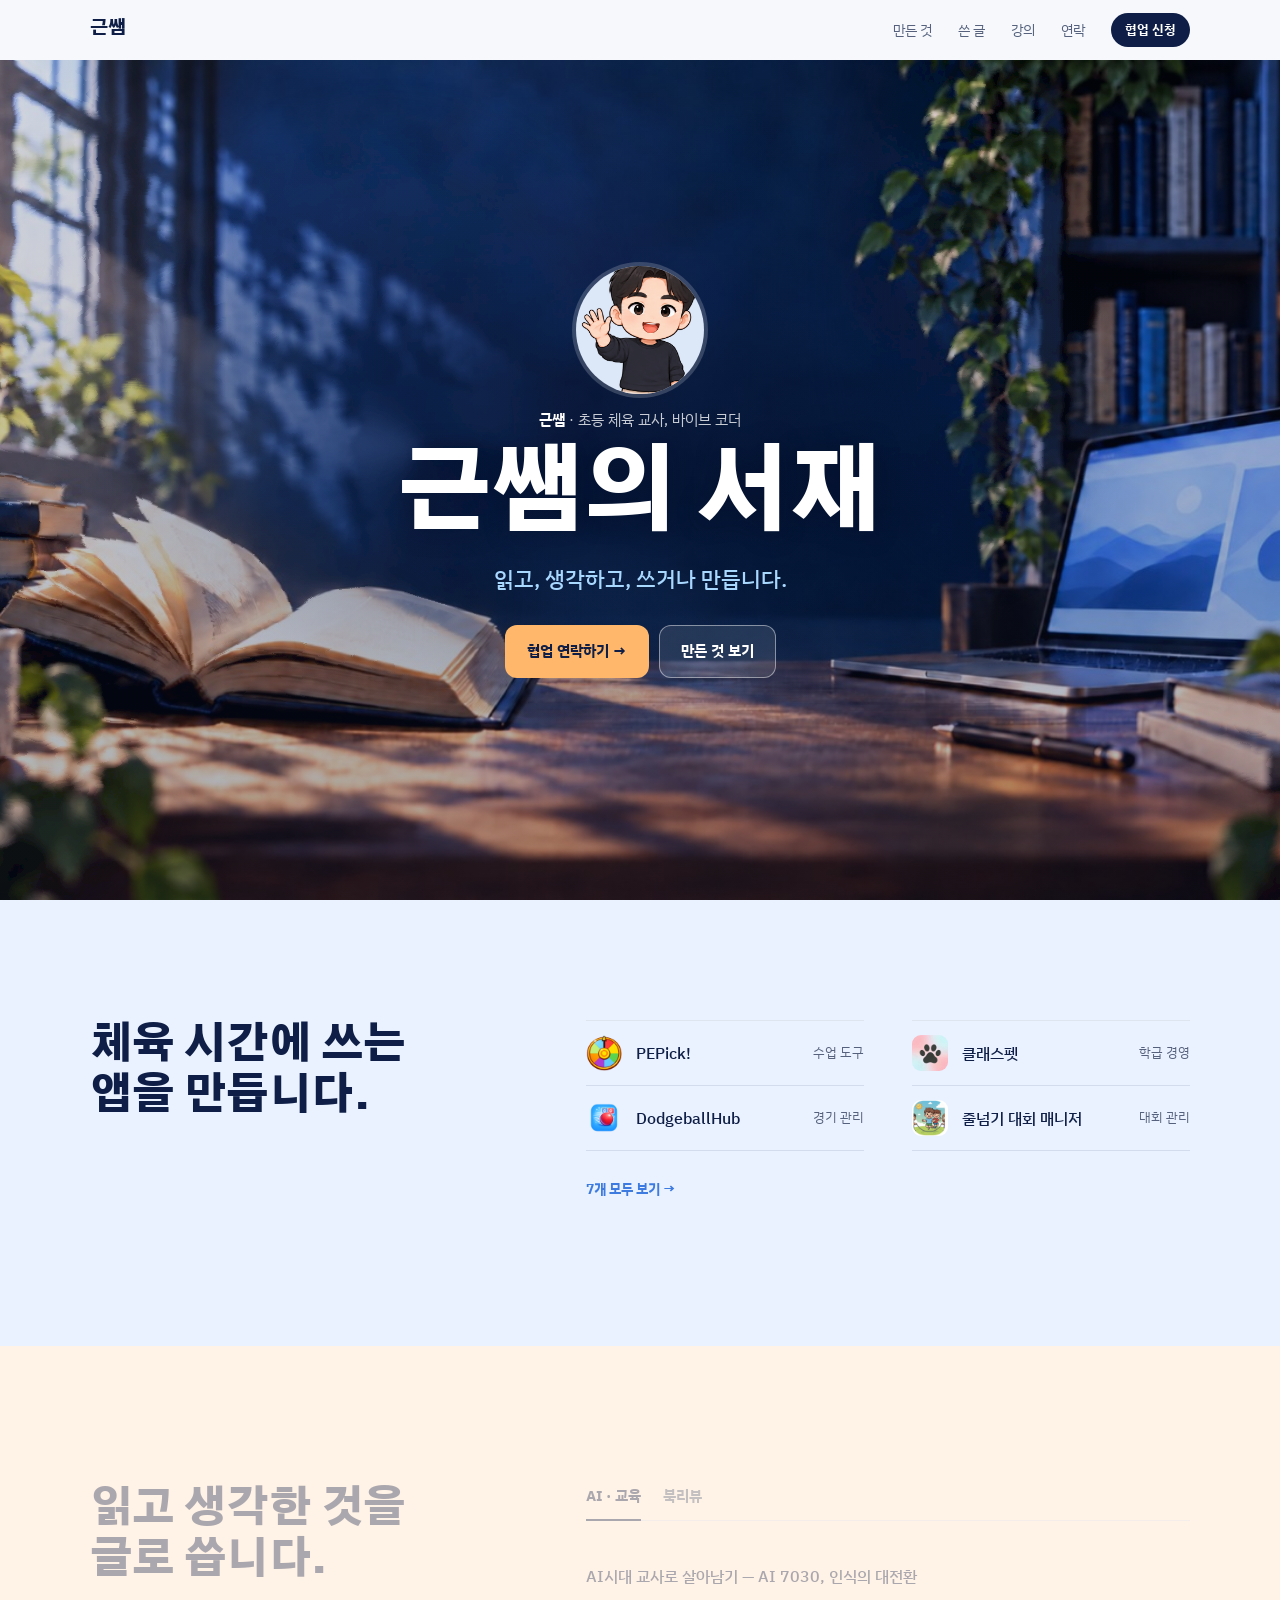
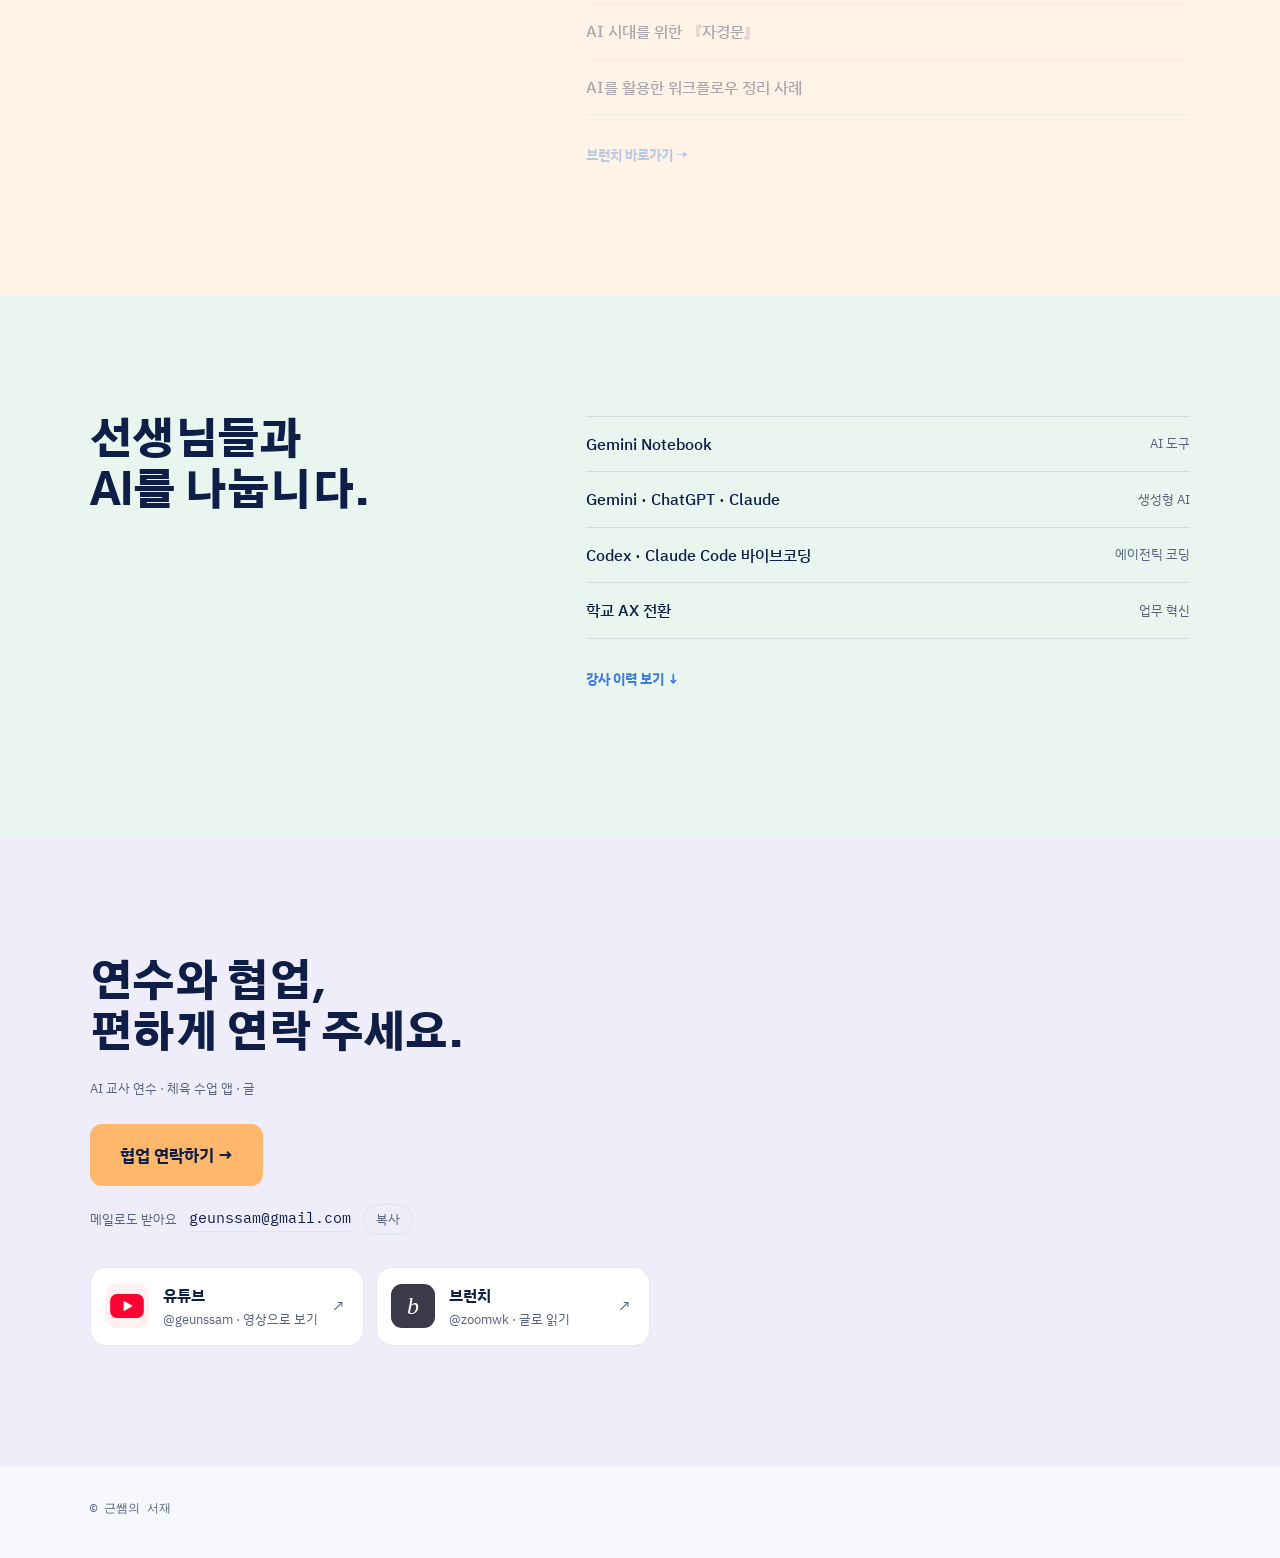
==== commit d28e7963: "feat: 히어로 채널아트에 바람 효과(잎·책장·그림자 흔들림, 햇빛 먼지) Co-Authored-By: Claude Opus 5.5 <noreply@anthropic.com>" ====
--- a/index.html
+++ b/index.html
@@ -54,6 +54,58 @@
     <!-- 1. 첫 화면: 프로필 -->
     <section id="top" class="hero">
       <img class="hero-bg" src="images/hero/study-1280.jpg" srcset="images/hero/study-1280.jpg 1280w, images/hero/study-2400.jpg 2400w" sizes="100vw" alt="" fetchpriority="high">
+
+      <!-- 바람 효과: 같은 그림에서 잎·책장·벽 그림자 자리만 오려 겹친 뒤, 바람결 무늬로 살짝 밀었다 당김.
+           좌표는 그림 크기(1000×562.5) 기준. 실패해도 아래 정지 그림이 그대로 보임 -->
+      <svg class="hero-fx" id="heroFx" viewBox="0 0 1000 562.5" preserveAspectRatio="xMidYMid slice" aria-hidden="true">
+        <defs>
+          <image id="fxImg" href="images/hero/study-1280.jpg" width="1000" height="562.5"/>
+          <filter id="feather" x="-50%" y="-50%" width="200%" height="200%"><feGaussianBlur stdDeviation="14"/></filter>
+
+          <!-- 잎: 잘게 흔들림 -->
+          <filter id="windLeaf" filterUnits="userSpaceOnUse" x="0" y="0" width="1000" height="562.5">
+            <feTurbulence type="fractalNoise" baseFrequency="0.028 0.055" numOctaves="2" seed="4" result="n"/>
+            <feDisplacementMap in="SourceGraphic" in2="n" scale="0" xChannelSelector="R" yChannelSelector="G">
+              <animate attributeName="scale" values="0;8;2.5;7;1;5.5;0" dur="5.2s" repeatCount="indefinite"/>
+            </feDisplacementMap>
+          </filter>
+          <!-- 벽에 비친 잎 그림자: 크고 느리게 -->
+          <filter id="windShadow" filterUnits="userSpaceOnUse" x="150" y="0" width="460" height="380">
+            <feTurbulence type="fractalNoise" baseFrequency="0.009 0.018" numOctaves="1" seed="9" result="n"/>
+            <feDisplacementMap in="SourceGraphic" in2="n" scale="0" xChannelSelector="R" yChannelSelector="G">
+              <animate attributeName="scale" values="0;13;4;11;0" dur="8s" repeatCount="indefinite"/>
+            </feDisplacementMap>
+          </filter>
+          <!-- 책장: 가끔 한 번 들썩 -->
+          <filter id="windPage" filterUnits="userSpaceOnUse" x="80" y="270" width="370" height="190">
+            <feTurbulence type="fractalNoise" baseFrequency="0.018 0.04" numOctaves="1" seed="2" result="n"/>
+            <feDisplacementMap in="SourceGraphic" in2="n" scale="0" xChannelSelector="R" yChannelSelector="G">
+              <animate attributeName="scale" values="0;0;0;10;3;7;0;0" dur="6.5s" repeatCount="indefinite"/>
+            </feDisplacementMap>
+          </filter>
+
+          <mask id="mLeaf" maskUnits="userSpaceOnUse" x="0" y="0" width="1000" height="562.5">
+            <g filter="url(#feather)" fill="#fff">
+              <ellipse cx="95" cy="190" rx="115" ry="190"/>
+              <ellipse cx="70" cy="480" rx="105" ry="95"/>
+              <ellipse cx="725" cy="150" rx="80" ry="185"/>
+              <ellipse cx="955" cy="485" rx="70" ry="95"/>
+            </g>
+          </mask>
+          <mask id="mShadow" maskUnits="userSpaceOnUse" x="150" y="0" width="460" height="380">
+            <ellipse cx="330" cy="185" rx="140" ry="140" fill="#fff" filter="url(#feather)"/>
+          </mask>
+          <mask id="mPage" maskUnits="userSpaceOnUse" x="80" y="270" width="370" height="190">
+            <ellipse cx="250" cy="360" rx="140" ry="62" fill="#fff" filter="url(#feather)"/>
+          </mask>
+        </defs>
+        <g mask="url(#mShadow)"><use href="#fxImg" filter="url(#windShadow)"/></g>
+        <g mask="url(#mPage)"><use href="#fxImg" filter="url(#windPage)"/></g>
+        <g mask="url(#mLeaf)"><use href="#fxImg" filter="url(#windLeaf)"/></g>
+      </svg>
+
+      <!-- 창가 햇빛 속 먼지 -->
+      <div class="motes" aria-hidden="true"><i></i><i></i><i></i><i></i><i></i><i></i></div>
       <div class="wrap hero-inner">
         <div class="portrait">
           <img src="images/profile/geunssam-wave.png" alt="손 흔드는 근쌤 캐릭터" width="410" height="693">
--- a/css/home.css
+++ b/css/home.css
@@ -16,7 +16,25 @@
 /* 1. 첫 화면 */
 /* 1. 첫 화면 — 유튜브 채널아트(근쌤의 서재)를 화면 가득, 가운데 남색 벽 위에 글 */
 .hero { position: relative; isolation: isolate; min-height: calc(100svh - 60px); display: grid; place-items: center; padding-block: 56px 72px; overflow: hidden; background: #0B1838; color: var(--white); }
-.hero-bg { position: absolute; inset: 0; z-index: -2; width: 100%; height: 100%; object-fit: cover; object-position: 44% 40%; }
+.hero-bg { position: absolute; inset: 0; z-index: -2; width: 100%; height: 100%; object-fit: cover; object-position: 50% 50%; }
+/* 바람 효과 층 — 정지 그림과 똑같이 가운데 맞춰 덮음 (preserveAspectRatio xMidYMid slice = object-fit cover 50% 50%) */
+.hero-fx { position: absolute; inset: 0; z-index: -2; width: 100%; height: 100%; pointer-events: none; }
+
+/* 창가 햇빛 속 먼지 — 천천히 떠오름 */
+.motes { position: absolute; inset: 0; z-index: -1; pointer-events: none; overflow: hidden; }
+.motes i { position: absolute; width: 4px; height: 4px; border-radius: 50%; background: rgba(255, 236, 200, .85); box-shadow: 0 0 8px 2px rgba(255, 220, 160, .45); opacity: 0; animation: mote 11s linear infinite; }
+.motes i:nth-child(1) { left: 9%;  top: 62%; animation-delay: 0s; }
+.motes i:nth-child(2) { left: 16%; top: 70%; animation-delay: 2.2s; transform: scale(.7); }
+.motes i:nth-child(3) { left: 22%; top: 58%; animation-delay: 4.1s; }
+.motes i:nth-child(4) { left: 12%; top: 48%; animation-delay: 6.3s; transform: scale(.6); }
+.motes i:nth-child(5) { left: 27%; top: 66%; animation-delay: 7.8s; }
+.motes i:nth-child(6) { left: 6%;  top: 40%; animation-delay: 9.4s; transform: scale(.8); }
+@keyframes mote {
+  0%   { opacity: 0;   translate: 0 0; }
+  15%  { opacity: .9; }
+  60%  { opacity: .7; }
+  100% { opacity: 0;   translate: 34px -120px; }
+}
 .hero::after { content: ""; position: absolute; inset: 0; z-index: -1; pointer-events: none;
   background: radial-gradient(60% 52% at 46% 42%, rgba(9, 20, 52, .55), transparent 72%), linear-gradient(180deg, rgba(9, 20, 52, .15), rgba(9, 20, 52, .35)); }
 .hero-inner.wrap { display: grid; gap: 14px; justify-items: center; text-align: center; }
@@ -115,7 +133,7 @@
   .menu-btn { display: block; }
   .topbar-mobile { display: flex; }
   .screen { padding-block: 64px; }
-  .hero-bg { object-position: 40% 40%; }
+
 }
 @media (min-width: 641px) { .menu-panel { display: none !important; } }
 .btn-lg { padding: 17px 30px; font-size: 17px; }
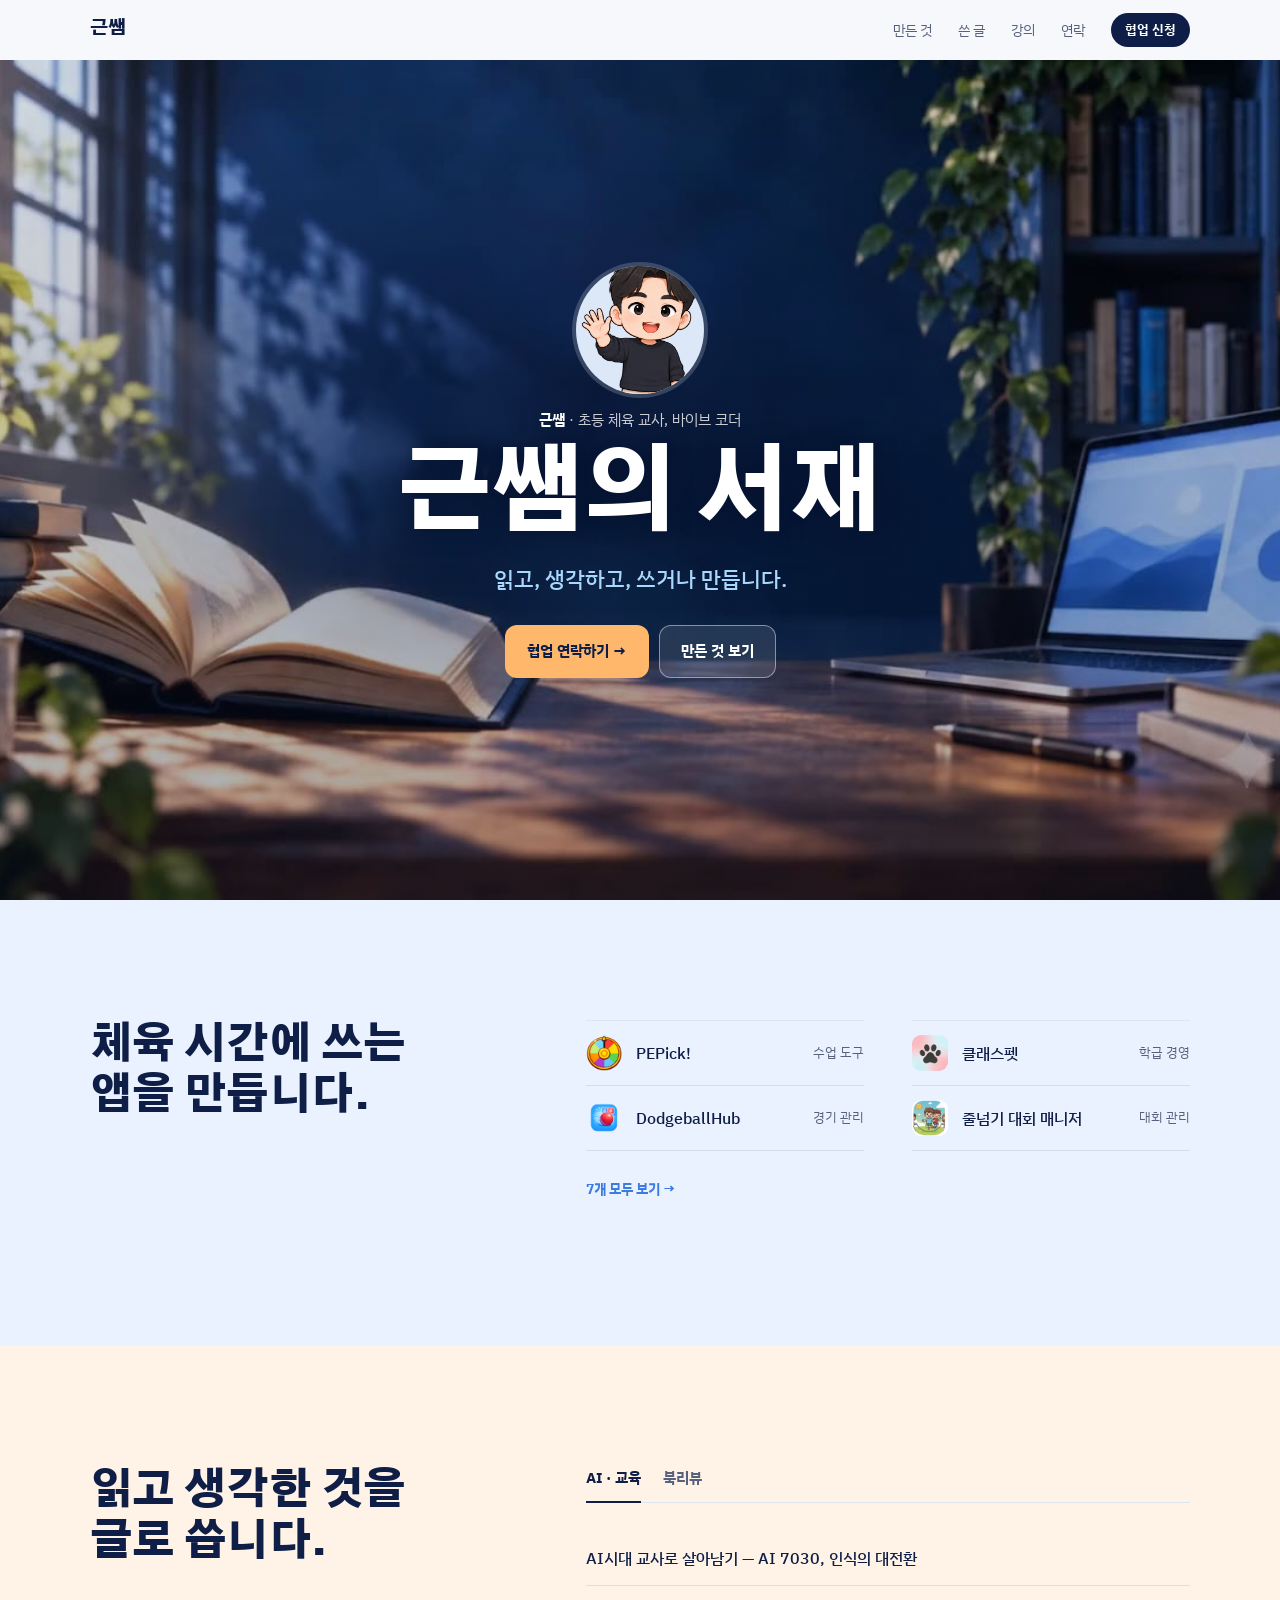
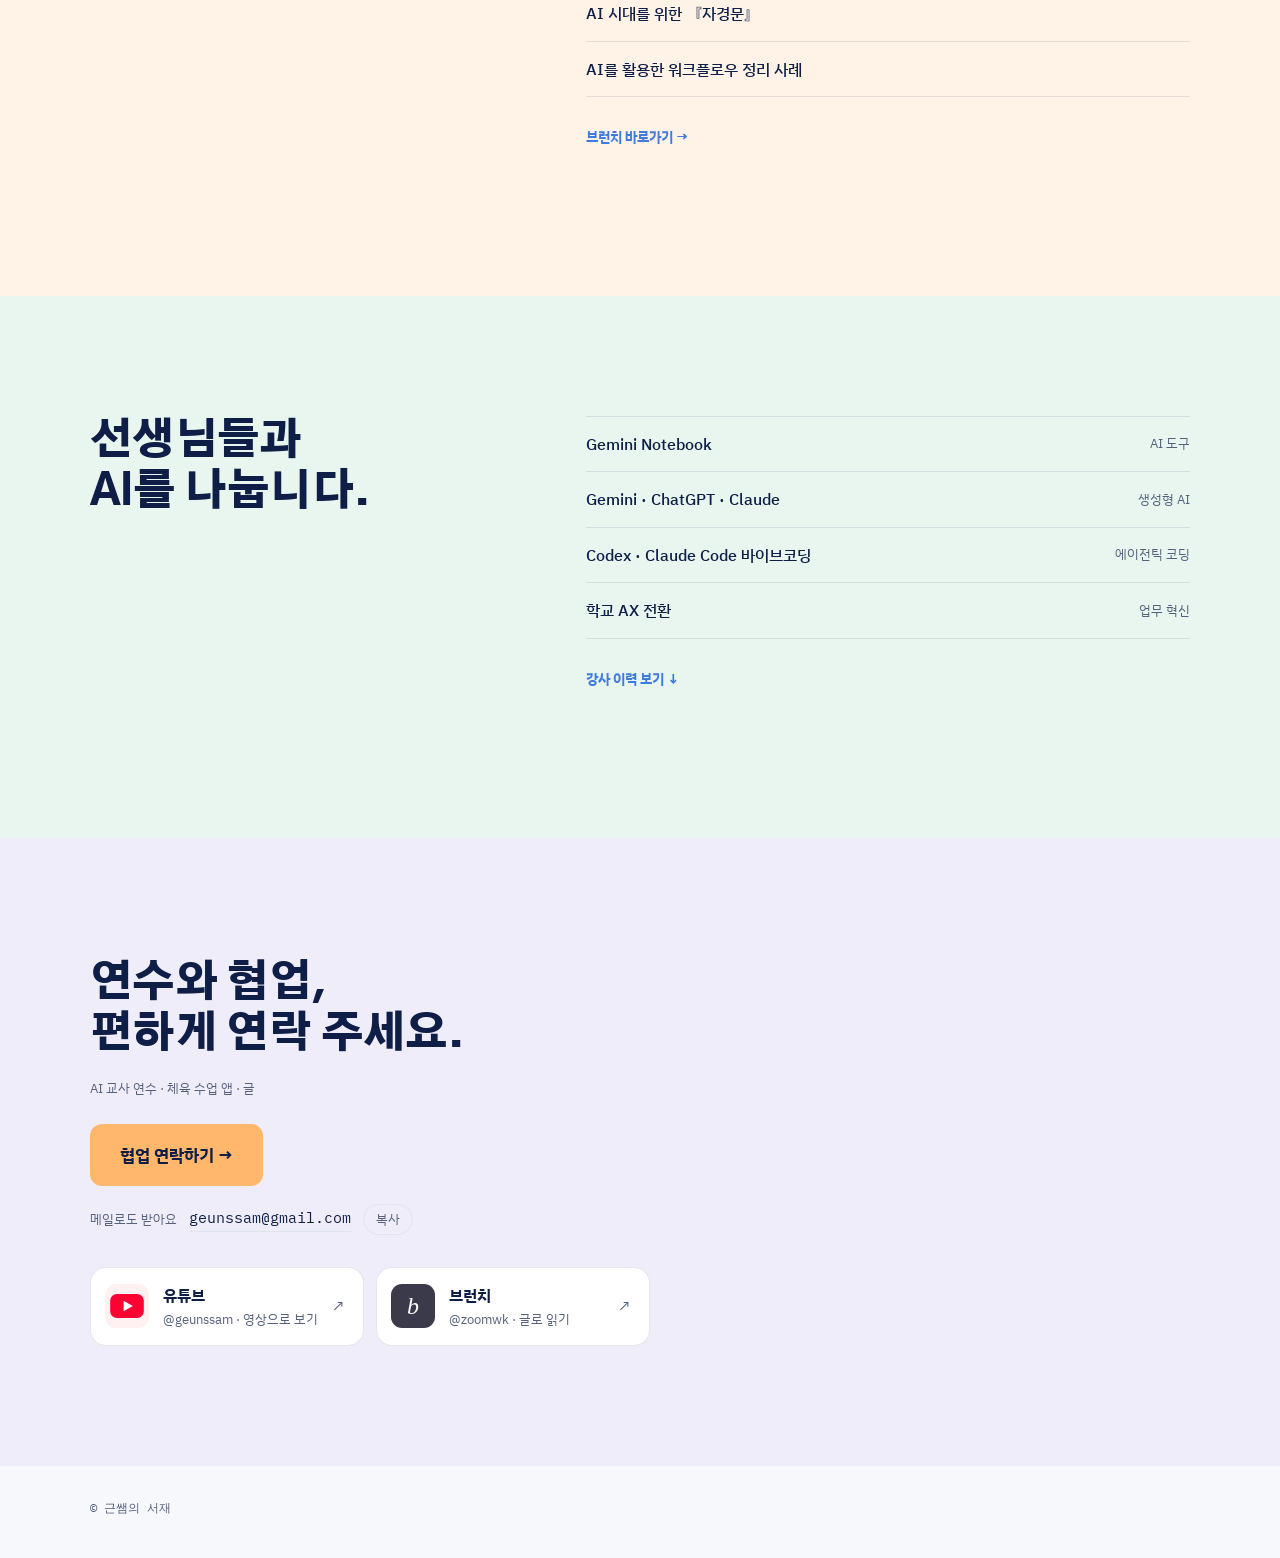
==== commit 909c2dbb: "feat: 히어로 배경을 Gemini 반복 영상으로 (책장 넘어감·잎 흔들림), 아지랑이 효과 제거 Co-Authored-By: Claude Opus 5.5 <noreply@ant" ====
--- a/index.html
+++ b/index.html
@@ -53,59 +53,10 @@
   <main>
     <!-- 1. 첫 화면: 프로필 -->
     <section id="top" class="hero">
-      <img class="hero-bg" src="images/hero/study-1280.jpg" srcset="images/hero/study-1280.jpg 1280w, images/hero/study-2400.jpg 2400w" sizes="100vw" alt="" fetchpriority="high">
-
-      <!-- 바람 효과: 같은 그림에서 잎·책장·벽 그림자 자리만 오려 겹친 뒤, 바람결 무늬로 살짝 밀었다 당김.
-           좌표는 그림 크기(1000×562.5) 기준. 실패해도 아래 정지 그림이 그대로 보임 -->
-      <svg class="hero-fx" id="heroFx" viewBox="0 0 1000 562.5" preserveAspectRatio="xMidYMid slice" aria-hidden="true">
-        <defs>
-          <image id="fxImg" href="images/hero/study-1280.jpg" width="1000" height="562.5"/>
-          <filter id="feather" x="-50%" y="-50%" width="200%" height="200%"><feGaussianBlur stdDeviation="14"/></filter>
-
-          <!-- 잎: 잘게 흔들림 -->
-          <filter id="windLeaf" filterUnits="userSpaceOnUse" x="0" y="0" width="1000" height="562.5">
-            <feTurbulence type="fractalNoise" baseFrequency="0.028 0.055" numOctaves="2" seed="4" result="n"/>
-            <feDisplacementMap in="SourceGraphic" in2="n" scale="0" xChannelSelector="R" yChannelSelector="G">
-              <animate attributeName="scale" values="0;8;2.5;7;1;5.5;0" dur="5.2s" repeatCount="indefinite"/>
-            </feDisplacementMap>
-          </filter>
-          <!-- 벽에 비친 잎 그림자: 크고 느리게 -->
-          <filter id="windShadow" filterUnits="userSpaceOnUse" x="150" y="0" width="460" height="380">
-            <feTurbulence type="fractalNoise" baseFrequency="0.009 0.018" numOctaves="1" seed="9" result="n"/>
-            <feDisplacementMap in="SourceGraphic" in2="n" scale="0" xChannelSelector="R" yChannelSelector="G">
-              <animate attributeName="scale" values="0;13;4;11;0" dur="8s" repeatCount="indefinite"/>
-            </feDisplacementMap>
-          </filter>
-          <!-- 책장: 가끔 한 번 들썩 -->
-          <filter id="windPage" filterUnits="userSpaceOnUse" x="80" y="270" width="370" height="190">
-            <feTurbulence type="fractalNoise" baseFrequency="0.018 0.04" numOctaves="1" seed="2" result="n"/>
-            <feDisplacementMap in="SourceGraphic" in2="n" scale="0" xChannelSelector="R" yChannelSelector="G">
-              <animate attributeName="scale" values="0;0;0;10;3;7;0;0" dur="6.5s" repeatCount="indefinite"/>
-            </feDisplacementMap>
-          </filter>
-
-          <mask id="mLeaf" maskUnits="userSpaceOnUse" x="0" y="0" width="1000" height="562.5">
-            <g filter="url(#feather)" fill="#fff">
-              <ellipse cx="95" cy="190" rx="115" ry="190"/>
-              <ellipse cx="70" cy="480" rx="105" ry="95"/>
-              <ellipse cx="725" cy="150" rx="80" ry="185"/>
-              <ellipse cx="955" cy="485" rx="70" ry="95"/>
-            </g>
-          </mask>
-          <mask id="mShadow" maskUnits="userSpaceOnUse" x="150" y="0" width="460" height="380">
-            <ellipse cx="330" cy="185" rx="140" ry="140" fill="#fff" filter="url(#feather)"/>
-          </mask>
-          <mask id="mPage" maskUnits="userSpaceOnUse" x="80" y="270" width="370" height="190">
-            <ellipse cx="250" cy="360" rx="140" ry="62" fill="#fff" filter="url(#feather)"/>
-          </mask>
-        </defs>
-        <g mask="url(#mShadow)"><use href="#fxImg" filter="url(#windShadow)"/></g>
-        <g mask="url(#mPage)"><use href="#fxImg" filter="url(#windPage)"/></g>
-        <g mask="url(#mLeaf)"><use href="#fxImg" filter="url(#windLeaf)"/></g>
-      </svg>
-
-      <!-- 창가 햇빛 속 먼지 -->
-      <div class="motes" aria-hidden="true"><i></i><i></i><i></i><i></i><i></i><i></i></div>
+      <!-- 첫 화면 배경: 채널아트를 Gemini(Veo)로 만든 8.5초 반복 영상 (책장 넘어감·잎 흔들림). 소리 없음 -->
+      <video class="hero-bg" id="heroVideo" autoplay muted loop playsinline preload="auto" poster="images/hero/study-loop-poster.jpg" aria-hidden="true">
+        <source src="images/hero/study-loop.mp4" type="video/mp4">
+      </video>
       <div class="wrap hero-inner">
         <div class="portrait">
           <img src="images/profile/geunssam-wave.png" alt="손 흔드는 근쌤 캐릭터" width="410" height="693">
--- a/css/home.css
+++ b/css/home.css
@@ -17,24 +17,7 @@
 /* 1. 첫 화면 — 유튜브 채널아트(근쌤의 서재)를 화면 가득, 가운데 남색 벽 위에 글 */
 .hero { position: relative; isolation: isolate; min-height: calc(100svh - 60px); display: grid; place-items: center; padding-block: 56px 72px; overflow: hidden; background: #0B1838; color: var(--white); }
 .hero-bg { position: absolute; inset: 0; z-index: -2; width: 100%; height: 100%; object-fit: cover; object-position: 50% 50%; }
-/* 바람 효과 층 — 정지 그림과 똑같이 가운데 맞춰 덮음 (preserveAspectRatio xMidYMid slice = object-fit cover 50% 50%) */
-.hero-fx { position: absolute; inset: 0; z-index: -2; width: 100%; height: 100%; pointer-events: none; }
 
-/* 창가 햇빛 속 먼지 — 천천히 떠오름 */
-.motes { position: absolute; inset: 0; z-index: -1; pointer-events: none; overflow: hidden; }
-.motes i { position: absolute; width: 4px; height: 4px; border-radius: 50%; background: rgba(255, 236, 200, .85); box-shadow: 0 0 8px 2px rgba(255, 220, 160, .45); opacity: 0; animation: mote 11s linear infinite; }
-.motes i:nth-child(1) { left: 9%;  top: 62%; animation-delay: 0s; }
-.motes i:nth-child(2) { left: 16%; top: 70%; animation-delay: 2.2s; transform: scale(.7); }
-.motes i:nth-child(3) { left: 22%; top: 58%; animation-delay: 4.1s; }
-.motes i:nth-child(4) { left: 12%; top: 48%; animation-delay: 6.3s; transform: scale(.6); }
-.motes i:nth-child(5) { left: 27%; top: 66%; animation-delay: 7.8s; }
-.motes i:nth-child(6) { left: 6%;  top: 40%; animation-delay: 9.4s; transform: scale(.8); }
-@keyframes mote {
-  0%   { opacity: 0;   translate: 0 0; }
-  15%  { opacity: .9; }
-  60%  { opacity: .7; }
-  100% { opacity: 0;   translate: 34px -120px; }
-}
 .hero::after { content: ""; position: absolute; inset: 0; z-index: -1; pointer-events: none;
   background: radial-gradient(60% 52% at 46% 42%, rgba(9, 20, 52, .55), transparent 72%), linear-gradient(180deg, rgba(9, 20, 52, .15), rgba(9, 20, 52, .35)); }
 .hero-inner.wrap { display: grid; gap: 14px; justify-items: center; text-align: center; }
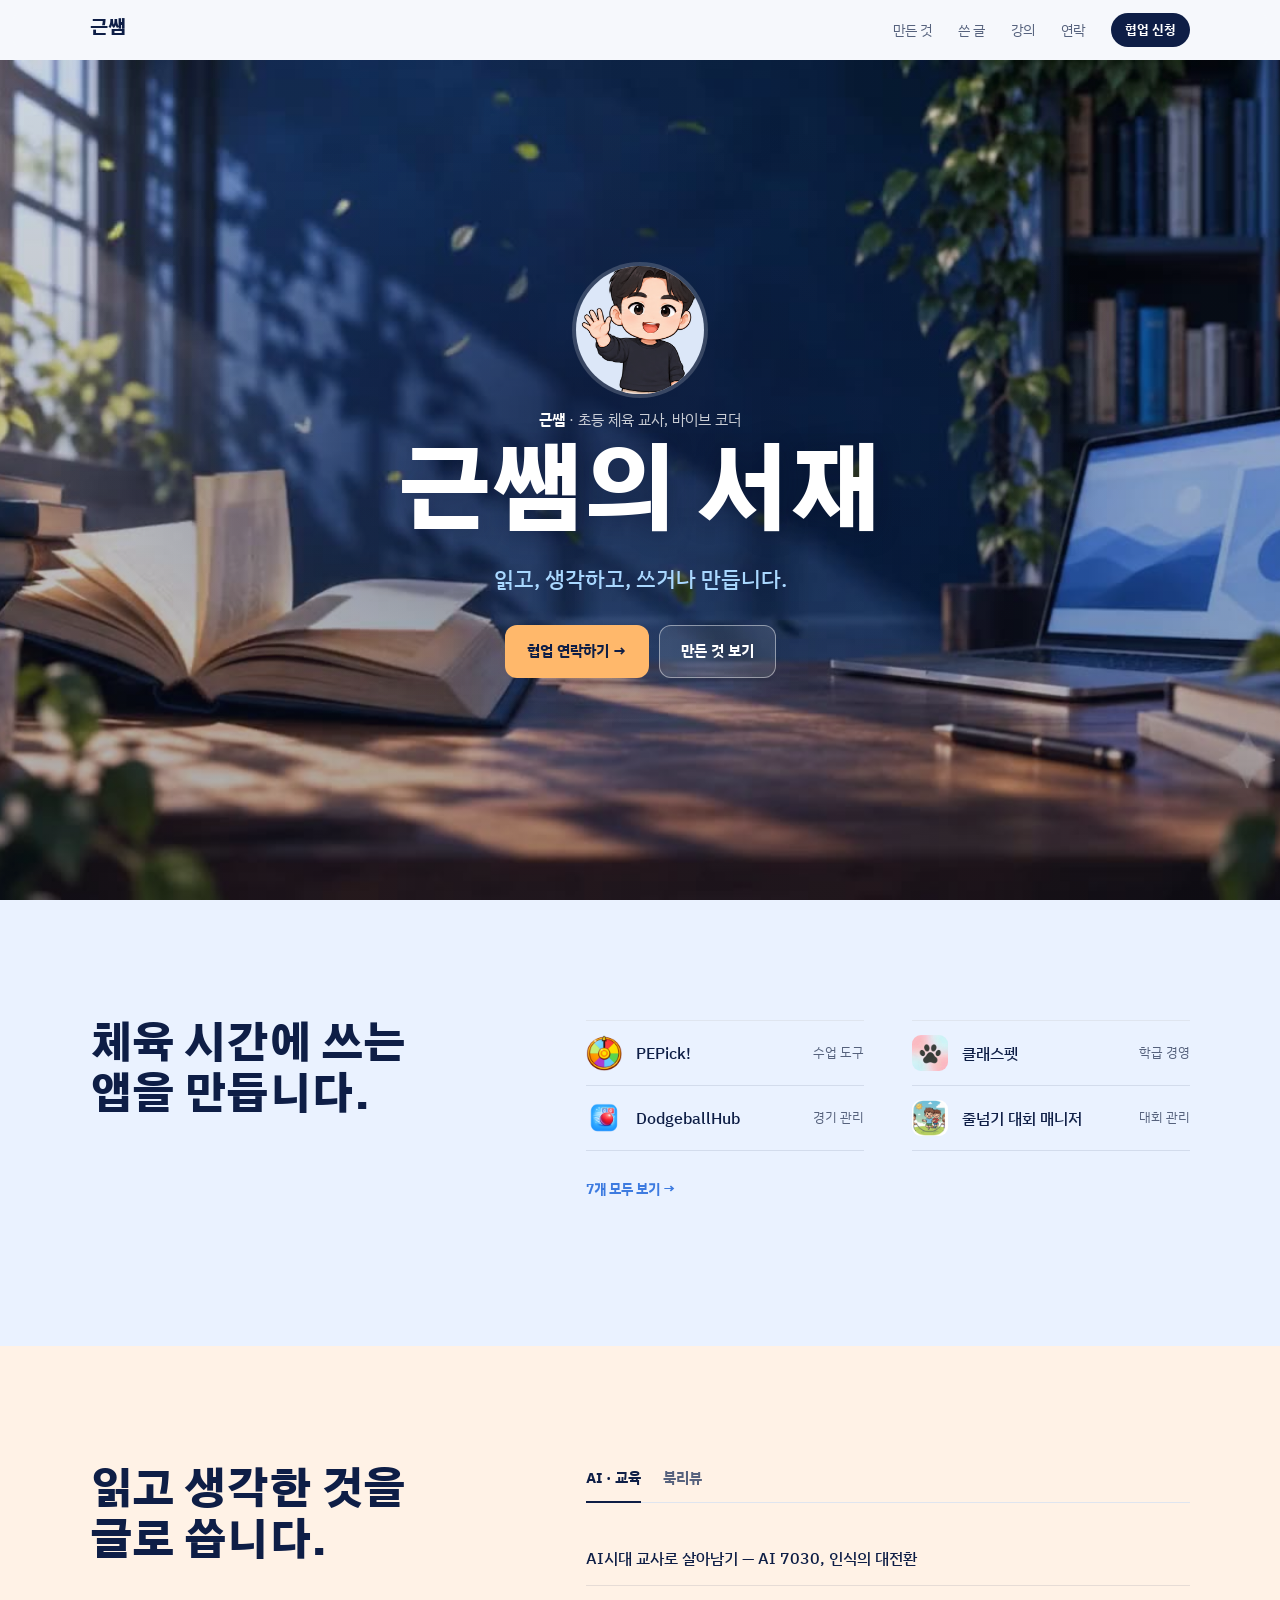
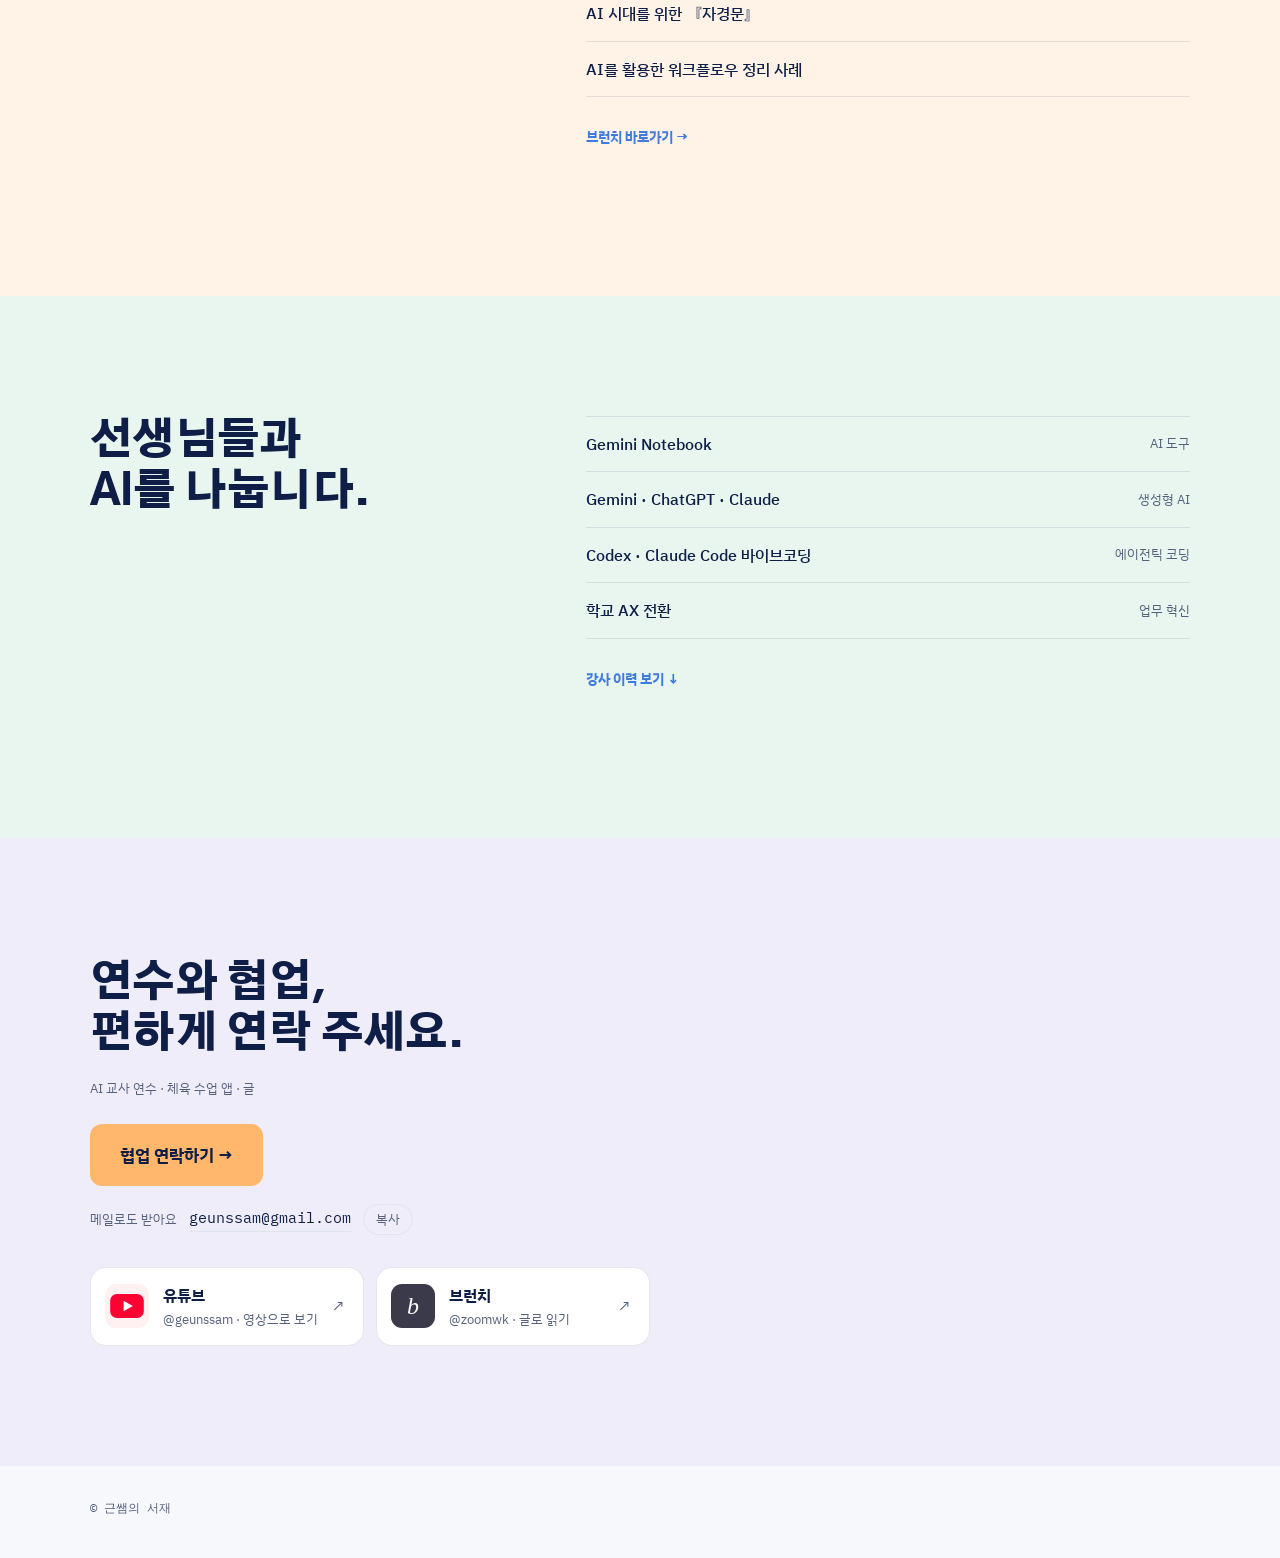
==== commit 88822525: "feat: 강사 이력에 학생 특강(대성여고 11.2, 동서초 10.2) 추가 Co-Authored-By: Claude Opus 5.5 <noreply@anthropic.com>" ====
--- a/index.html
+++ b/index.html
@@ -141,6 +141,11 @@
               <li><div class="row"><span class="row-name">찾아가는 학교 컨설팅 강사</span></div></li>
               <li><div class="row"><span class="row-name">AI프렌즈 협회 바이브코딩 오프라인 강사</span></div></li>
               <li><div class="row"><span class="row-name">대전 AITS 연구회 (2025~), 《All In One AI 디지털 도구 가이드북》 공동 집필</span></div></li>
+            </ul>
+            <h3 class="career-h">학생 특강</h3>
+            <ul class="list">
+              <li><div class="row"><span class="row-name">대전대성여자고등학교 경영회계과 2학년, 「Gemini로 시작하는 바이브코딩」</span><span class="row-meta">2026. 11. 2.</span></div></li>
+              <li><div class="row"><span class="row-name">동서초등학교 학생 특강</span><span class="row-meta">2026. 10. 2.</span></div></li>
             </ul>
             <h3 class="career-h">학력</h3>
             <ul class="list">
